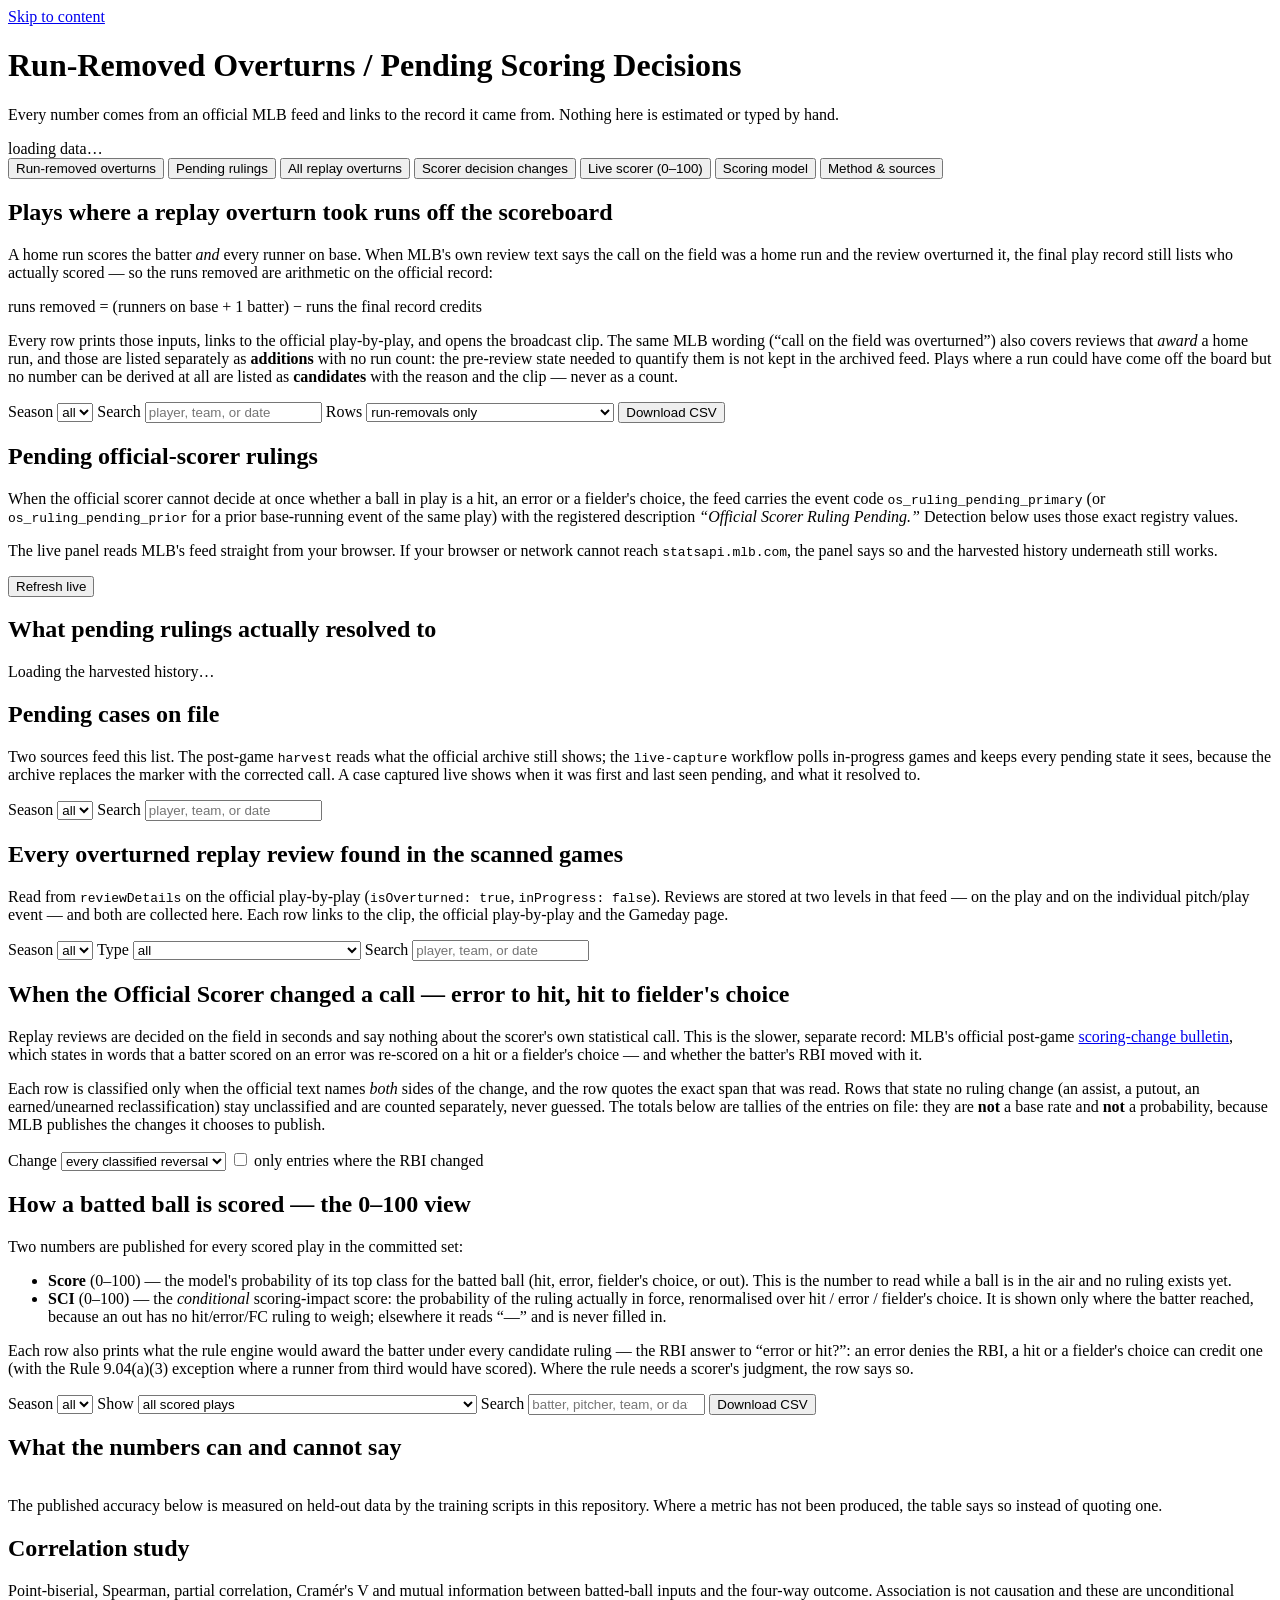
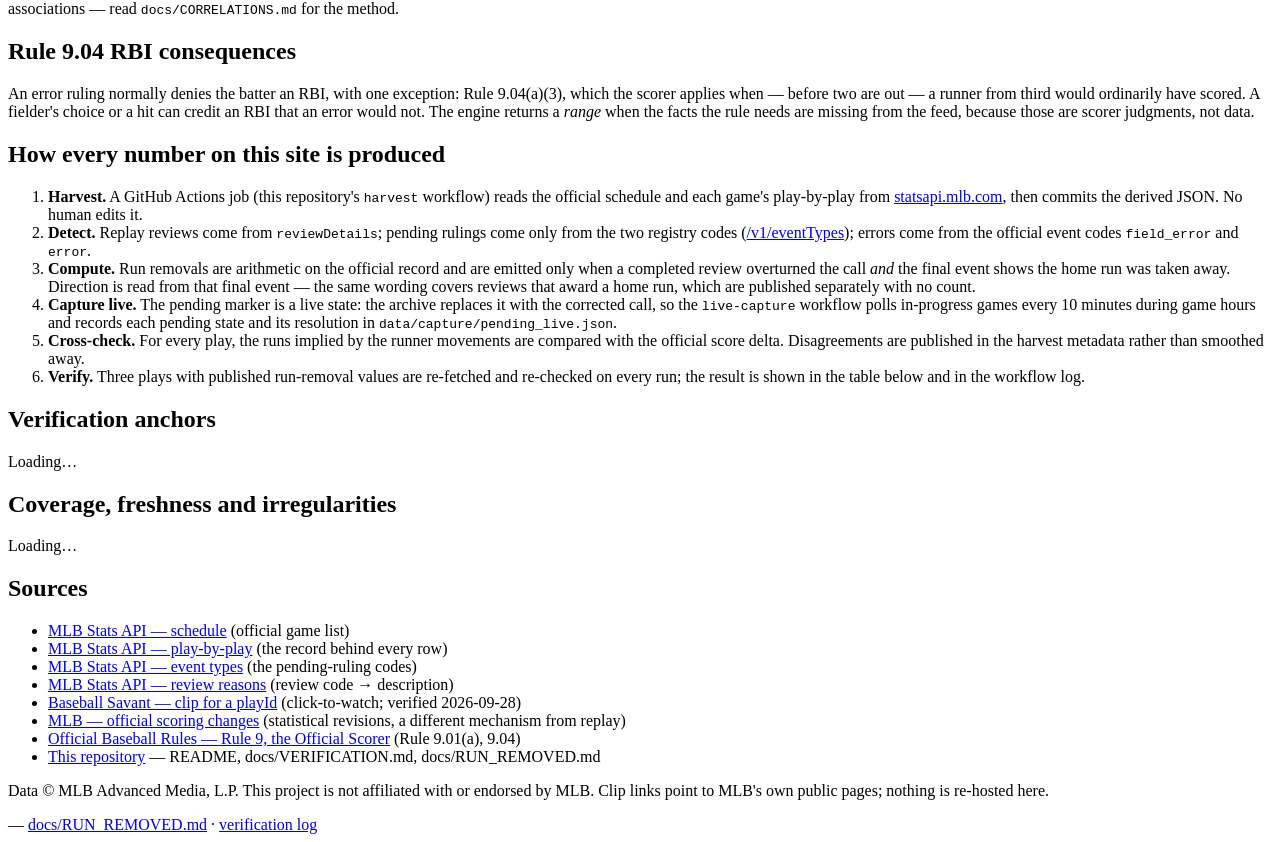
==== index.html @ aa23dc5a "Add files via upload" ====
<!DOCTYPE html>
<html lang="en">
<head>
<meta charset="utf-8" />
<meta name="viewport" content="width=device-width, initial-scale=1" />
<title>MLB Run-Removed Overturns &amp; Pending Scoring Decisions — verified from official feeds</title>
<meta name="description" content="Every replay overturn that removed a run from the score, with click-to-watch video, plus live pending official-scorer rulings — built from the official MLB Stats API with every number traceable to a source link." />
<link rel="stylesheet" href="assets/css/style.css" />
</head>
<body>
<a class="skip" href="#main">Skip to content</a>

<header class="top">
  <div class="wrap top-inner">
    <div class="brand">
      <span class="dot" aria-hidden="true"></span>
      <div>
        <h1>Run-Removed Overturns <span class="slash">/</span> Pending Scoring Decisions</h1>
        <p class="tag">Every number comes from an official MLB feed and links to the record it came from. Nothing here is estimated or typed by hand.</p>
      </div>
    </div>
    <div class="status" id="status" role="status" aria-live="polite">loading data…</div>
  </div>
</header>

<nav class="tabs wrap" role="tablist" aria-label="Sections">
  <button class="tab is-active" data-view="run-removed" role="tab" aria-selected="true">Run-removed overturns</button>
  <button class="tab" data-view="pending" role="tab" aria-selected="false">Pending rulings</button>
  <button class="tab" data-view="reviews" role="tab" aria-selected="false">All replay overturns</button>
  <button class="tab" data-view="decisions" role="tab" aria-selected="false">Scorer decision changes</button>
  <button class="tab" data-view="scorer" role="tab" aria-selected="false">Live scorer (0–100)</button>
  <button class="tab" data-view="model" role="tab" aria-selected="false">Scoring model</button>
  <button class="tab" data-view="method" role="tab" aria-selected="false">Method &amp; sources</button>
</nav>

<main id="main" class="wrap">

  <!-- ============================ RUN-REMOVED ============================ -->
  <section id="view-run-removed" class="view is-active" role="tabpanel" aria-labelledby="run-removed-tab">
    <div class="card intro">
      <h2>Plays where a replay overturn took runs off the scoreboard</h2>
      <p>
        A home run scores the batter <em>and</em> every runner on base. When MLB's own review
        text says the call on the field was a home run and the review overturned it, the final
        play record still lists who actually scored — so the runs removed are arithmetic on the
        official record:
      </p>
      <p class="formula">runs removed = (runners on base + 1 batter) − runs the final record credits</p>
      <p class="muted">
        Every row prints those inputs, links to the official play-by-play, and opens the broadcast
        clip. The same MLB wording (“call on the field was overturned”) also covers reviews that
        <em>award</em> a home run, and those are listed separately as <strong>additions</strong> with
        no run count: the pre-review state needed to quantify them is not kept in the archived feed.
        Plays where a run could have come off the board but no number can be derived at all are
        listed as <strong>candidates</strong> with the reason and the clip — never as a count.
      </p>
      <div class="summary" id="rr-summary"></div>
    </div>

    <div class="controls card">
      <label>Season
        <select id="rr-season"><option value="">all</option></select>
      </label>
      <label>Search
        <input type="search" id="rr-search" placeholder="player, team, or date" />
      </label>
      <label>Rows
        <select id="rr-rows">
          <option value="run_removals">run-removals only</option>
          <option value="all">run-removals + additions + candidates</option>
        </select>
      </label>
      <button class="btn" id="rr-csv">Download CSV</button>
      <span class="notice" id="rr-notice"></span>
    </div>

    <div id="rr-list" class="cards"></div>
  </section>

  <!-- ============================ PENDING ============================ -->
  <section id="view-pending" class="view" role="tabpanel" aria-labelledby="pending-tab">
    <div class="card intro">
      <h2>Pending official-scorer rulings</h2>
      <p>
        When the official scorer cannot decide at once whether a ball in play is a hit, an error
        or a fielder's choice, the feed carries the event code
        <code>os_ruling_pending_primary</code> (or <code>os_ruling_pending_prior</code> for a prior
        base-running event of the same play) with the registered description
        <em>“Official Scorer Ruling Pending.”</em> Detection below uses those exact registry values.
      </p>
      <p class="muted">
        The live panel reads MLB's feed straight from your browser. If your browser or network
        cannot reach <code>statsapi.mlb.com</code>, the panel says so and the harvested history
        underneath still works.
      </p>
      <div class="controls">
        <button class="btn primary" id="pend-refresh">Refresh live</button>
        <span class="notice" id="pend-notice"></span>
      </div>
      <div id="pend-live" class="cards"></div>
    </div>

    <div class="card">
      <h2>What pending rulings actually resolved to</h2>
      <p class="muted" id="pend-model-summary">Loading the harvested history…</p>
      <div id="pend-dist" class="dist"></div>
      <p class="foot" id="pend-model-foot"></p>
    </div>

    <div class="card">
      <h2>Pending cases on file</h2>
      <p class="muted">
        Two sources feed this list. The post-game <code>harvest</code> reads what the official
        archive still shows; the <code>live-capture</code> workflow polls in-progress games and keeps
        every pending state it sees, because the archive replaces the marker with the corrected call.
        A case captured live shows when it was first and last seen pending, and what it resolved to.
      </p>
      <div class="controls">
        <label>Season <select id="pend-season"><option value="">all</option></select></label>
        <label>Search <input type="search" id="pend-search" placeholder="player, team, or date" /></label>
        <span class="notice" id="pend-list-notice"></span>
      </div>
      <div id="pend-list" class="cards"></div>
    </div>
  </section>

  <!-- ============================ REVIEWS ============================ -->
  <section id="view-reviews" class="view" role="tabpanel" aria-labelledby="reviews-tab">
    <div class="card intro">
      <h2>Every overturned replay review found in the scanned games</h2>
      <p class="muted">
        Read from <code>reviewDetails</code> on the official play-by-play
        (<code>isOverturned: true</code>, <code>inProgress: false</code>). Reviews are stored at two
        levels in that feed — on the play and on the individual pitch/play event — and both are
        collected here. Each row links to the clip, the official play-by-play and the Gameday page.
      </p>
      <div class="controls">
        <label>Season <select id="rv-season"><option value="">all</option></select></label>
        <label>Type
          <select id="rv-type">
            <option value="">all</option>
            <option value="NH">NH — boundary / home-run review</option>
            <option value="MA">MA — manager challenge</option>
            <option value="MF">MF — close play at 1st</option>
            <option value="MJ">MJ — pitch result (ABS)</option>
          </select>
        </label>
        <label>Search <input type="search" id="rv-search" placeholder="player, team, or date" /></label>
        <span class="notice" id="rv-notice"></span>
      </div>
      <div class="summary" id="rv-summary"></div>
    </div>
    <div id="rv-list" class="cards"></div>
  </section>

  <!-- ============================ DECISION CHANGES ============================ -->
  <section id="view-decisions" class="view" role="tabpanel" aria-labelledby="decisions-tab">
    <div class="card intro">
      <h2>When the Official Scorer changed a call — error to hit, hit to fielder's choice</h2>
      <p class="muted">
        Replay reviews are decided on the field in seconds and say nothing about the scorer's own
        statistical call. This is the slower, separate record: MLB's official post-game
        <a href="https://www.mlb.com/official-information/scoring-changes" target="_blank" rel="noopener">scoring-change bulletin</a>,
        which states in words that a batter scored on an error was re-scored on a hit or a
        fielder's choice — and whether the batter's RBI moved with it.
      </p>
      <p class="muted">
        Each row is classified only when the official text names <em>both</em> sides of the
        change, and the row quotes the exact span that was read. Rows that state no ruling change
        (an assist, a putout, an earned/unearned reclassification) stay unclassified and are
        counted separately, never guessed. The totals below are tallies of the entries on file:
        they are <strong>not</strong> a base rate and <strong>not</strong> a probability, because
        MLB publishes the changes it chooses to publish.
      </p>
      <div class="controls">
        <label>Change
          <select id="dc-transition">
            <option value="">every classified reversal</option>
            <option value="error-&gt;hit">error → hit</option>
            <option value="error-&gt;fielders_choice">error → fielder's choice</option>
            <option value="hit-&gt;error">hit → error</option>
            <option value="hit-&gt;fielders_choice">hit → fielder's choice</option>
            <option value="fielders_choice-&gt;hit">fielder's choice → hit</option>
          </select>
        </label>
        <label><input type="checkbox" id="dc-rbi" /> only entries where the RBI changed</label>
        <span class="notice" id="dc-notice"></span>
      </div>
      <div class="summary" id="dc-summary"></div>
    </div>
    <div id="dc-list" class="cards"></div>
  </section>

  <!-- ============================ LIVE SCORER ============================ -->
  <section id="view-scorer" class="view" role="tabpanel" aria-labelledby="scorer-tab">    <div class="card intro">
      <h2>How a batted ball is scored — the 0–100 view</h2>
      <p>
        Two numbers are published for every scored play in the committed set:
      </p>
      <ul class="sources">
        <li><strong>Score</strong> (0–100) — the model's probability of its top class for the
          batted ball (hit, error, fielder's choice, or out). This is the number to read while a
          ball is in the air and no ruling exists yet.</li>
        <li><strong>SCI</strong> (0–100) — the <em>conditional</em> scoring-impact score: the
          probability of the ruling actually in force, renormalised over hit / error / fielder's
          choice. It is shown only where the batter reached, because an out has no hit/error/FC
          ruling to weigh; elsewhere it reads “—” and is never filled in.</li>
      </ul>
      <p class="muted">
        Each row also prints what the rule engine would award the batter under every candidate
        ruling — the RBI answer to “error or hit?”: an error denies the RBI, a hit or a
        fielder's choice can credit one (with the Rule 9.04(a)(3) exception where a runner from
        third would have scored). Where the rule needs a scorer's judgment, the row says so.
      </p>
      <p class="foot" id="sc-caveat"></p>
      <div class="summary" id="sc-summary"></div>
    </div>

    <div class="controls card">
      <label>Season <select id="sc-season"><option value="">all</option></select></label>
      <label>Show
        <select id="sc-state">
          <option value="">all scored plays</option>
          <option value="reached">only plays where the batter reached (SCI exists)</option>
          <option value="disagree">only where the model disagreed with the official ruling</option>
          <option value="low">only SCI below 50</option>
        </select>
      </label>
      <label>Search <input type="search" id="sc-search" placeholder="batter, pitcher, team, or date" /></label>
      <button class="btn" id="sc-csv">Download CSV</button>
      <span class="notice" id="sc-notice"></span>
    </div>

    <div id="sc-list" class="cards"></div>
  </section>

  <!-- ============================ MODEL ============================ -->
  <section id="view-model" class="view" role="tabpanel" aria-labelledby="model-tab">
    <div class="card">
      <h2>What the numbers can and cannot say</h2>
      <table class="kv" id="model-card"></table>
      <p class="foot">
        The published accuracy below is measured on held-out data by the training scripts in this
        repository. Where a metric has not been produced, the table says so instead of quoting one.
      </p>
    </div>
    <div class="card">
      <h2>Correlation study</h2>
      <p class="muted">
        Point-biserial, Spearman, partial correlation, Cramér's V and mutual information between
        batted-ball inputs and the four-way outcome. Association is not causation and these are
        unconditional associations — read <code>docs/CORRELATIONS.md</code> for the method.
      </p>
      <div id="corr-table"></div>
    </div>
    <div class="card">
      <h2>Rule 9.04 RBI consequences</h2>
      <p class="muted">
        An error ruling normally denies the batter an RBI, with one exception: Rule 9.04(a)(3),
        which the scorer applies when — before two are out — a runner from third would ordinarily
        have scored. A fielder's choice or a hit can credit an RBI that an error would not. The
        engine returns a <em>range</em> when the facts the rule needs are missing from the feed,
        because those are scorer judgments, not data.
      </p>
      <div id="rbi-note"></div>
    </div>
  </section>

  <!-- ============================ METHOD ============================ -->
  <section id="view-method" class="view" role="tabpanel" aria-labelledby="method-tab">
    <div class="card">
      <h2>How every number on this site is produced</h2>
      <ol class="method">
        <li><strong>Harvest.</strong> A GitHub Actions job (this repository's <code>harvest</code>
          workflow) reads the official schedule and each game's play-by-play from
          <a href="https://statsapi.mlb.com/api/v1/schedule">statsapi.mlb.com</a>, then commits the
          derived JSON. No human edits it.</li>
        <li><strong>Detect.</strong> Replay reviews come from <code>reviewDetails</code>; pending
          rulings come only from the two registry codes
          (<a href="https://statsapi.mlb.com/api/v1/eventTypes">/v1/eventTypes</a>); errors come from
          the official event codes <code>field_error</code> and <code>error</code>.</li>
        <li><strong>Compute.</strong> Run removals are arithmetic on the official record and are
          emitted only when a completed review overturned the call <em>and</em> the final event shows
          the home run was taken away. Direction is read from that final event — the same wording
          covers reviews that award a home run, which are published separately with no count.</li>
        <li><strong>Capture live.</strong> The pending marker is a live state: the archive replaces it
          with the corrected call, so the <code>live-capture</code> workflow polls in-progress games
          every 10 minutes during game hours and records each pending state and its resolution in
          <code>data/capture/pending_live.json</code>.</li>
        <li><strong>Cross-check.</strong> For every play, the runs implied by the runner movements
          are compared with the official score delta. Disagreements are published in the harvest
          metadata rather than smoothed away.</li>
        <li><strong>Verify.</strong> Three plays with published run-removal values are re-fetched and
          re-checked on every run; the result is shown in the table below and in the workflow log.</li>
      </ol>
    </div>
    <div class="card">
      <h2>Verification anchors</h2>
      <div id="anchor-table" class="muted">Loading…</div>
    </div>
    <div class="card">
      <h2>Coverage, freshness and irregularities</h2>
      <div id="meta-table" class="muted">Loading…</div>
    </div>
    <div class="card">
      <h2>Sources</h2>
      <ul class="sources">
        <li><a href="https://statsapi.mlb.com/api/v1/schedule">MLB Stats API — schedule</a> (official game list)</li>
        <li><a href="https://statsapi.mlb.com/api/v1/game/778307/playByPlay">MLB Stats API — play-by-play</a> (the record behind every row)</li>
        <li><a href="https://statsapi.mlb.com/api/v1/eventTypes">MLB Stats API — event types</a> (the pending-ruling codes)</li>
        <li><a href="https://statsapi.mlb.com/api/v1/reviewReasons">MLB Stats API — review reasons</a> (review code → description)</li>
        <li><a href="https://baseballsavant.mlb.com/sporty-videos?playId=4ff0b9e8-374a-34e0-9adc-f5c198e858b3">Baseball Savant — clip for a playId</a> (click-to-watch; verified 2026-09-28)</li>
        <li><a href="https://www.mlb.com/official-information/scoring-changes">MLB — official scoring changes</a> (statistical revisions, a different mechanism from replay)</li>
        <li><a href="https://mktg.mlbstatic.com/mlb/official-information/2026-official-baseball-rules.pdf">Official Baseball Rules — Rule 9, the Official Scorer</a> (Rule 9.01(a), 9.04)</li>
        <li><a href="https://github.com/buffedlizard55-lab/LiveScoringErrors-Pending">This repository</a> — README, docs/VERIFICATION.md, docs/RUN_REMOVED.md</li>
      </ul>
      <p class="foot">
        Data © MLB Advanced Media, L.P. This project is not affiliated with or endorsed by MLB.
        Clip links point to MLB's own public pages; nothing is re-hosted here.
      </p>
    </div>
  </section>
</main>

<footer class="wrap foot-bar">
  <span id="footer-meta">—</span>
  <span><a href="https://github.com/buffedlizard55-lab/LiveScoringErrors-Pending/blob/main/docs/RUN_REMOVED.md">docs/RUN_REMOVED.md</a> · <a href="https://github.com/buffedlizard55-lab/LiveScoringErrors-Pending/blob/main/docs/VERIFICATION.md">verification log</a></span>
</footer>

<script src="assets/js/api.js"></script>
<script src="assets/js/render.js"></script>
<script src="assets/js/run-removed.js"></script>
<script src="assets/js/pending.js"></script>
<script src="assets/js/reviews.js"></script>
<script src="assets/js/decision-changes.js"></script>
<script src="assets/js/scorer.js"></script>
<script src="assets/js/model.js"></script>
<script src="assets/js/app.js"></script>
</body>
</html>
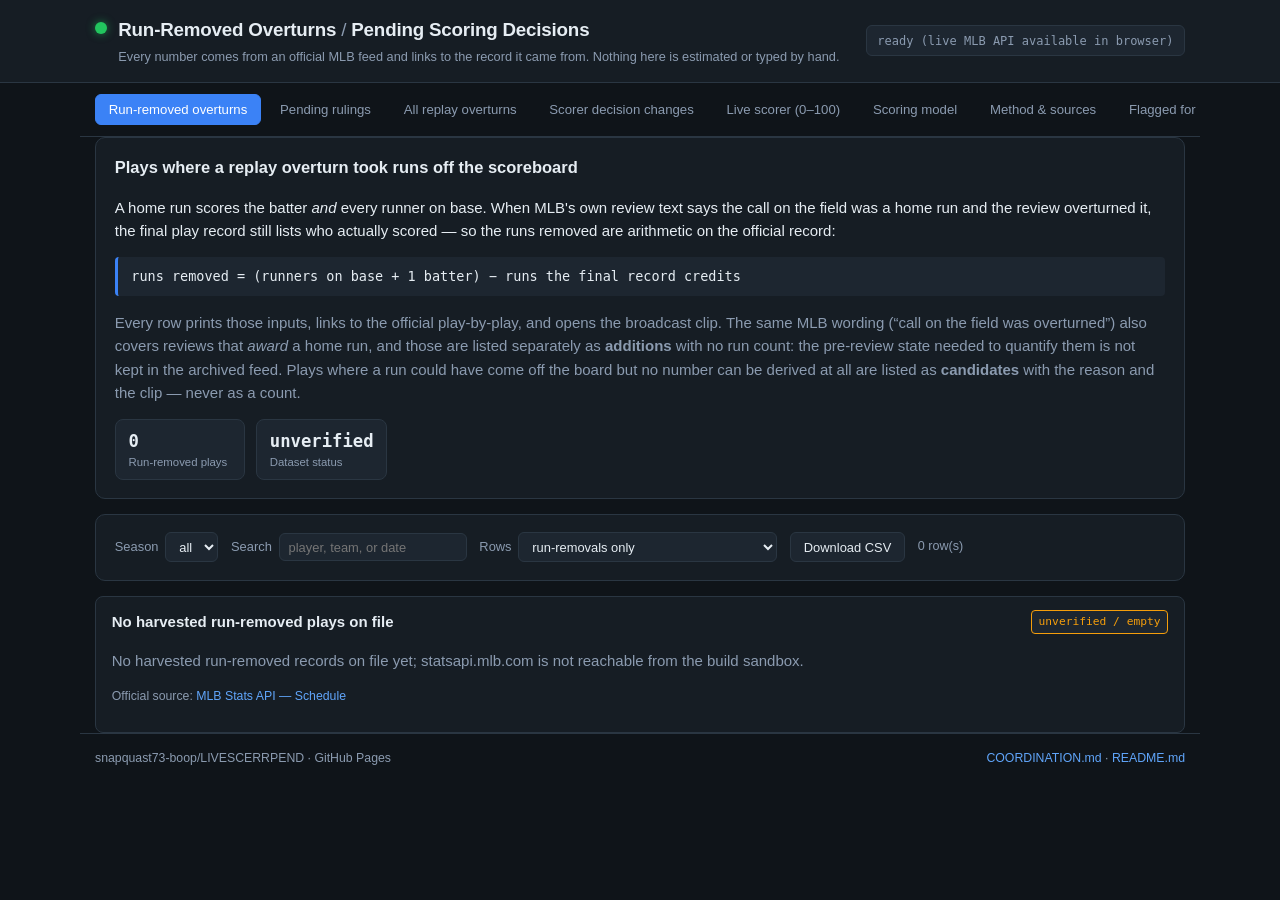
==== commit be0aa3bc: "Restore GitHub Pages assets, JS modules, data placeholders, and Flagged for Review Co-authored-by: a" ====
--- a/index.html
+++ b/index.html
@@ -31,6 +31,7 @@
   <button class="tab" data-view="scorer" role="tab" aria-selected="false">Live scorer (0–100)</button>
   <button class="tab" data-view="model" role="tab" aria-selected="false">Scoring model</button>
   <button class="tab" data-view="method" role="tab" aria-selected="false">Method &amp; sources</button>
+  <button class="tab" data-view="flagged" role="tab" aria-selected="false">Flagged for Review</button>
 </nav>
 
 <main id="main" class="wrap">
@@ -312,7 +313,7 @@
         <li><a href="https://baseballsavant.mlb.com/sporty-videos?playId=4ff0b9e8-374a-34e0-9adc-f5c198e858b3">Baseball Savant — clip for a playId</a> (click-to-watch; verified 2026-09-28)</li>
         <li><a href="https://www.mlb.com/official-information/scoring-changes">MLB — official scoring changes</a> (statistical revisions, a different mechanism from replay)</li>
         <li><a href="https://mktg.mlbstatic.com/mlb/official-information/2026-official-baseball-rules.pdf">Official Baseball Rules — Rule 9, the Official Scorer</a> (Rule 9.01(a), 9.04)</li>
-        <li><a href="https://github.com/buffedlizard55-lab/LiveScoringErrors-Pending">This repository</a> — README, docs/VERIFICATION.md, docs/RUN_REMOVED.md</li>
+        <li><a href="https://github.com/snapquast73-boop/LIVESCERRPEND">This repository (snapquast73-boop/LIVESCERRPEND)</a> — README.md, COORDINATION.md</li>
       </ul>
       <p class="foot">
         Data © MLB Advanced Media, L.P. This project is not affiliated with or endorsed by MLB.
@@ -320,11 +321,24 @@
       </p>
     </div>
   </section>
+
+  <!-- ============================ FLAGGED FOR REVIEW ============================ -->
+  <section id="view-flagged" class="view" role="tabpanel" aria-labelledby="flagged-tab">
+    <div class="card intro">
+      <h2>Flagged for Review</h2>
+      <p class="muted">
+        Items below could not be verified from an official source in the build environment or had
+        missing upstream files. Nothing has been inferred or filled in; each item includes its
+        official source link for manual review.
+      </p>
+    </div>
+    <div id="flagged-list" class="cards"></div>
+  </section>
 </main>
 
 <footer class="wrap foot-bar">
   <span id="footer-meta">—</span>
-  <span><a href="https://github.com/buffedlizard55-lab/LiveScoringErrors-Pending/blob/main/docs/RUN_REMOVED.md">docs/RUN_REMOVED.md</a> · <a href="https://github.com/buffedlizard55-lab/LiveScoringErrors-Pending/blob/main/docs/VERIFICATION.md">verification log</a></span>
+  <span><a href="https://github.com/snapquast73-boop/LIVESCERRPEND/blob/main/COORDINATION.md">COORDINATION.md</a> · <a href="https://github.com/snapquast73-boop/LIVESCERRPEND/blob/main/README.md">README.md</a></span>
 </footer>
 
 <script src="assets/js/api.js"></script>
--- a/assets/css/style.css
+++ b/assets/css/style.css
@@ -0,0 +1,375 @@
+:root {
+  --bg: #0f1419;
+  --surface: #161d24;
+  --surface-2: #1d2630;
+  --border: #2a3642;
+  --text: #e6edf3;
+  --muted: #8b9bb0;
+  --accent: #3b82f6;
+  --accent-hover: #2563eb;
+  --green: #22c55e;
+  --amber: #f59e0b;
+  --red: #ef4444;
+  --mono: ui-monospace, SFMono-Regular, Menlo, Monaco, Consolas, monospace;
+  --sans: -apple-system, BlinkMacSystemFont, "Segoe UI", Roboto, Helvetica, Arial, sans-serif;
+}
+
+* {
+  box-sizing: border-box;
+}
+
+html, body {
+  margin: 0;
+  padding: 0;
+  background: var(--bg);
+  color: var(--text);
+  font-family: var(--sans);
+  font-size: 15px;
+  line-height: 1.55;
+}
+
+a {
+  color: #60a5fa;
+  text-decoration: none;
+}
+
+a:hover {
+  text-decoration: underline;
+}
+
+code {
+  font-family: var(--mono);
+  font-size: 0.88em;
+  background: var(--surface-2);
+  padding: 0.12em 0.38em;
+  border-radius: 4px;
+  border: 1px solid var(--border);
+}
+
+.skip {
+  position: absolute;
+  left: -9999px;
+}
+
+.skip:focus {
+  position: static;
+  display: inline-block;
+  padding: 0.5rem 1rem;
+  background: var(--accent);
+  color: #fff;
+}
+
+.wrap {
+  max-width: 1120px;
+  margin: 0 auto;
+  padding: 0 1rem;
+}
+
+.top {
+  background: var(--surface);
+  border-bottom: 1px solid var(--border);
+  padding: 1rem 0;
+}
+
+.top-inner {
+  display: flex;
+  align-items: center;
+  justify-content: space-between;
+  gap: 1rem;
+  flex-wrap: wrap;
+}
+
+.brand {
+  display: flex;
+  align-items: flex-start;
+  gap: 0.75rem;
+}
+
+.dot {
+  width: 12px;
+  height: 12px;
+  border-radius: 50%;
+  background: var(--green);
+  margin-top: 0.45rem;
+  flex-shrink: 0;
+  box-shadow: 0 0 8px rgba(34, 197, 94, 0.6);
+}
+
+.brand h1 {
+  margin: 0;
+  font-size: 1.25rem;
+  font-weight: 700;
+  letter-spacing: -0.01em;
+}
+
+.slash {
+  color: var(--muted);
+  font-weight: 400;
+}
+
+.tag {
+  margin: 0.2rem 0 0;
+  font-size: 0.85rem;
+  color: var(--muted);
+}
+
+.status {
+  font-family: var(--mono);
+  font-size: 0.8rem;
+  color: var(--muted);
+  background: var(--surface-2);
+  border: 1px solid var(--border);
+  padding: 0.35rem 0.7rem;
+  border-radius: 6px;
+}
+
+.tabs {
+  display: flex;
+  gap: 0.35rem;
+  padding-top: 0.75rem;
+  padding-bottom: 0.75rem;
+  overflow-x: auto;
+  border-bottom: 1px solid var(--border);
+}
+
+.tab {
+  background: transparent;
+  color: var(--muted);
+  border: 1px solid transparent;
+  border-radius: 6px;
+  padding: 0.45rem 0.85rem;
+  font-size: 0.88rem;
+  font-weight: 500;
+  cursor: pointer;
+  white-space: nowrap;
+  transition: background 0.15s, color 0.15s, border-color 0.15s;
+}
+
+.tab:hover {
+  color: var(--text);
+  background: var(--surface);
+}
+
+.tab.is-active {
+  color: #fff;
+  background: var(--accent);
+  border-color: var(--accent);
+}
+
+main {
+  padding-top: 1.25rem;
+  padding-bottom: 2.5rem;
+}
+
+.view {
+  display: none;
+}
+
+.view.is-active {
+  display: block;
+}
+
+.card {
+  background: var(--surface);
+  border: 1px solid var(--border);
+  border-radius: 10px;
+  padding: 1.15rem 1.25rem;
+  margin-bottom: 1rem;
+}
+
+.card h2 {
+  margin: 0 0 0.6rem;
+  font-size: 1.1rem;
+}
+
+.card h3 {
+  margin: 0 0 0.4rem;
+  font-size: 0.98rem;
+}
+
+.formula {
+  font-family: var(--mono);
+  font-size: 0.9rem;
+  background: var(--surface-2);
+  border-left: 3px solid var(--accent);
+  padding: 0.6rem 0.9rem;
+  border-radius: 4px;
+  margin: 0.75rem 0;
+}
+
+.muted {
+  color: var(--muted);
+}
+
+.foot {
+  font-size: 0.82rem;
+  color: var(--muted);
+  margin-top: 0.75rem;
+}
+
+.controls {
+  display: flex;
+  flex-wrap: wrap;
+  align-items: center;
+  gap: 0.85rem;
+}
+
+.controls label {
+  display: flex;
+  align-items: center;
+  gap: 0.45rem;
+  font-size: 0.86rem;
+  color: var(--muted);
+}
+
+.controls select,
+.controls input[type="search"] {
+  background: var(--surface-2);
+  color: var(--text);
+  border: 1px solid var(--border);
+  border-radius: 6px;
+  padding: 0.38rem 0.6rem;
+  font-size: 0.86rem;
+}
+
+.btn {
+  background: var(--surface-2);
+  color: var(--text);
+  border: 1px solid var(--border);
+  border-radius: 6px;
+  padding: 0.42rem 0.85rem;
+  font-size: 0.86rem;
+  font-weight: 500;
+  cursor: pointer;
+}
+
+.btn:hover {
+  border-color: var(--muted);
+}
+
+.btn.primary {
+  background: var(--accent);
+  border-color: var(--accent);
+  color: #fff;
+}
+
+.btn.primary:hover {
+  background: var(--accent-hover);
+}
+
+.notice {
+  font-size: 0.84rem;
+  color: var(--muted);
+}
+
+.summary {
+  display: flex;
+  flex-wrap: wrap;
+  gap: 0.75rem;
+  margin-top: 0.85rem;
+}
+
+.stat {
+  background: var(--surface-2);
+  border: 1px solid var(--border);
+  border-radius: 8px;
+  padding: 0.5rem 0.85rem;
+  min-width: 130px;
+}
+
+.stat-val {
+  font-family: var(--mono);
+  font-size: 1.15rem;
+  font-weight: 700;
+}
+
+.stat-lbl {
+  font-size: 0.76rem;
+  color: var(--muted);
+}
+
+.cards {
+  display: grid;
+  grid-template-columns: 1fr;
+  gap: 0.75rem;
+}
+
+.row-card {
+  background: var(--surface);
+  border: 1px solid var(--border);
+  border-radius: 8px;
+  padding: 0.9rem 1.05rem;
+}
+
+.row-head {
+  display: flex;
+  justify-content: space-between;
+  align-items: flex-start;
+  gap: 0.75rem;
+  flex-wrap: wrap;
+  margin-bottom: 0.4rem;
+}
+
+.badge {
+  display: inline-block;
+  font-family: var(--mono);
+  font-size: 0.75rem;
+  padding: 0.15rem 0.45rem;
+  border-radius: 4px;
+  border: 1px solid var(--border);
+  background: var(--surface-2);
+}
+
+.badge.warn {
+  border-color: var(--amber);
+  color: var(--amber);
+}
+
+.badge.ok {
+  border-color: var(--green);
+  color: var(--green);
+}
+
+.badge.err {
+  border-color: var(--red);
+  color: var(--red);
+}
+
+.kv {
+  width: 100%;
+  border-collapse: collapse;
+  font-size: 0.88rem;
+}
+
+.kv th,
+.kv td {
+  text-align: left;
+  padding: 0.5rem 0.65rem;
+  border-bottom: 1px solid var(--border);
+}
+
+.kv th {
+  color: var(--muted);
+  font-weight: 500;
+}
+
+.sources,
+.method {
+  padding-left: 1.25rem;
+}
+
+.sources li,
+.method li {
+  margin-bottom: 0.4rem;
+}
+
+.foot-bar {
+  border-top: 1px solid var(--border);
+  padding: 1rem 1rem 2rem;
+  display: flex;
+  justify-content: space-between;
+  flex-wrap: wrap;
+  gap: 0.75rem;
+  font-size: 0.82rem;
+  color: var(--muted);
+}
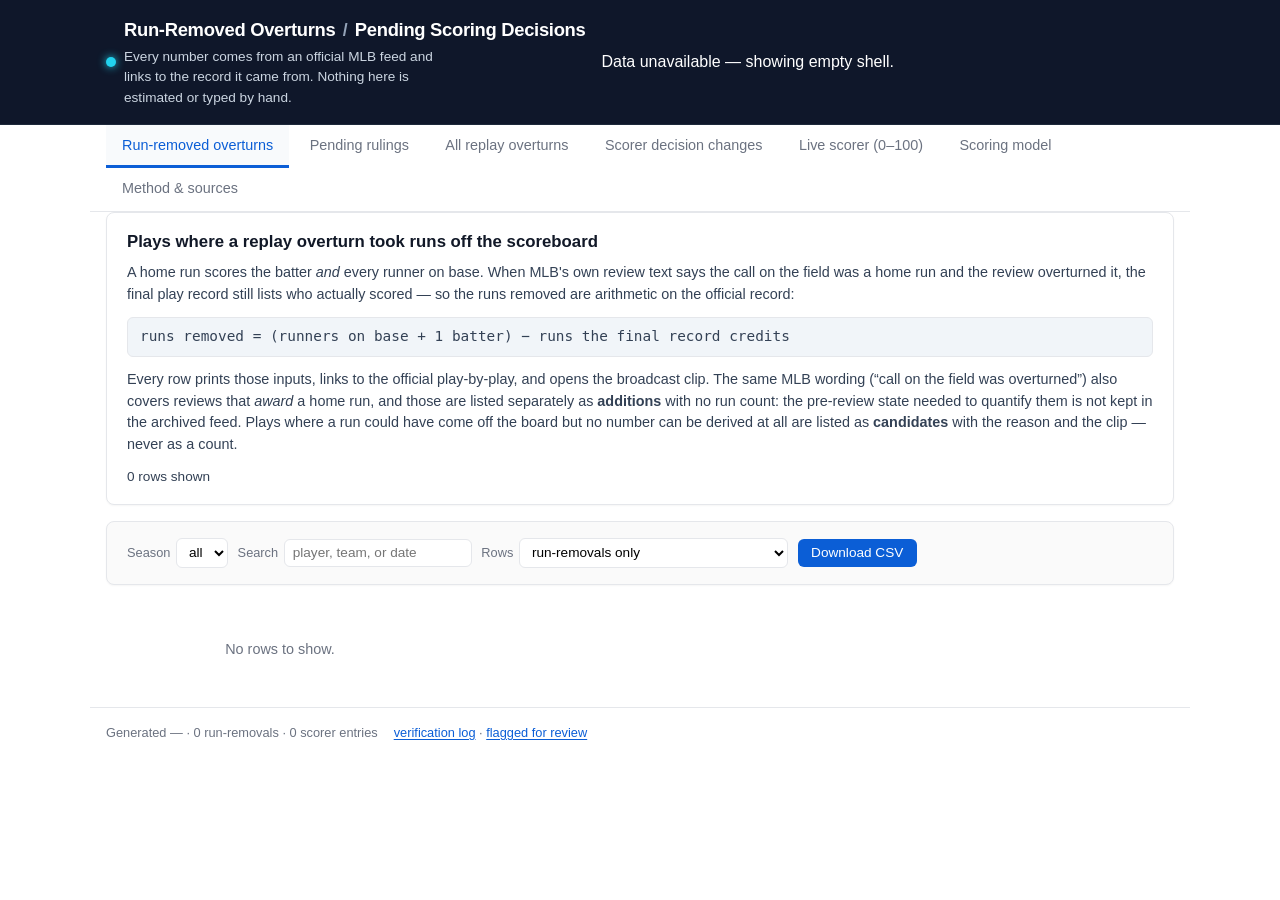
==== commit 70254a38: "Integrate verified site engine onto main (PR #2) Rebased onto origin/main after PR #1 (arena-b3fde79" ====
--- a/index.html
+++ b/index.html
@@ -31,7 +31,6 @@
   <button class="tab" data-view="scorer" role="tab" aria-selected="false">Live scorer (0–100)</button>
   <button class="tab" data-view="model" role="tab" aria-selected="false">Scoring model</button>
   <button class="tab" data-view="method" role="tab" aria-selected="false">Method &amp; sources</button>
-  <button class="tab" data-view="flagged" role="tab" aria-selected="false">Flagged for Review</button>
 </nav>
 
 <main id="main" class="wrap">
@@ -313,7 +312,7 @@
         <li><a href="https://baseballsavant.mlb.com/sporty-videos?playId=4ff0b9e8-374a-34e0-9adc-f5c198e858b3">Baseball Savant — clip for a playId</a> (click-to-watch; verified 2026-09-28)</li>
         <li><a href="https://www.mlb.com/official-information/scoring-changes">MLB — official scoring changes</a> (statistical revisions, a different mechanism from replay)</li>
         <li><a href="https://mktg.mlbstatic.com/mlb/official-information/2026-official-baseball-rules.pdf">Official Baseball Rules — Rule 9, the Official Scorer</a> (Rule 9.01(a), 9.04)</li>
-        <li><a href="https://github.com/snapquast73-boop/LIVESCERRPEND">This repository (snapquast73-boop/LIVESCERRPEND)</a> — README.md, COORDINATION.md</li>
+        <li><a href="https://github.com/snapquast73-boop/LIVESCERRPEND">This repository</a> — README, docs/VERIFICATION.md, docs/FLAGGED.md</li>
       </ul>
       <p class="foot">
         Data © MLB Advanced Media, L.P. This project is not affiliated with or endorsed by MLB.
@@ -321,24 +320,11 @@
       </p>
     </div>
   </section>
-
-  <!-- ============================ FLAGGED FOR REVIEW ============================ -->
-  <section id="view-flagged" class="view" role="tabpanel" aria-labelledby="flagged-tab">
-    <div class="card intro">
-      <h2>Flagged for Review</h2>
-      <p class="muted">
-        Items below could not be verified from an official source in the build environment or had
-        missing upstream files. Nothing has been inferred or filled in; each item includes its
-        official source link for manual review.
-      </p>
-    </div>
-    <div id="flagged-list" class="cards"></div>
-  </section>
 </main>
 
 <footer class="wrap foot-bar">
   <span id="footer-meta">—</span>
-  <span><a href="https://github.com/snapquast73-boop/LIVESCERRPEND/blob/main/COORDINATION.md">COORDINATION.md</a> · <a href="https://github.com/snapquast73-boop/LIVESCERRPEND/blob/main/README.md">README.md</a></span>
+  <span><a href="https://github.com/snapquast73-boop/LIVESCERRPEND/blob/main/docs/VERIFICATION.md">verification log</a> · <a href="https://github.com/snapquast73-boop/LIVESCERRPEND/blob/main/docs/FLAGGED.md">flagged for review</a></span>
 </footer>
 
 <script src="assets/js/api.js"></script>
--- a/assets/css/style.css
+++ b/assets/css/style.css
@@ -1,375 +1,155 @@
+/* LiveScoringErrors-Pending — GitHub Pages site */
+/* Clean, clean, user-friendly, mobile-responsive. No build step, no framework. */
+
 :root {
-  --bg: #0f1419;
-  --surface: #161d24;
-  --surface-2: #1d2630;
-  --border: #2a3642;
-  --text: #e6edf3;
-  --muted: #8b9bb0;
-  --accent: #3b82f6;
-  --accent-hover: #2563eb;
-  --green: #22c55e;
-  --amber: #f59e0b;
-  --red: #ef4444;
-  --mono: ui-monospace, SFMono-Regular, Menlo, Monaco, Consolas, monospace;
-  --sans: -apple-system, BlinkMacSystemFont, "Segoe UI", Roboto, Helvetica, Arial, sans-serif;
+  --ink: #111827;
+  --muted: #6b7280;
+  --line: #e5e7eb;
+  --bg: #ffffff;
+  --card: #fafafa;
+  --accent: #0b5ed6;
+  --accent-hover: #084aa6;
+  --ok: #15803d;
+  --warn: #b45309;
+  --bad: #b91c1c;
+  --shadow: 0 1px 2px rgb(0 0 0 / 0.04);
+  --radius: 8px;
 }
 
-* {
-  box-sizing: border-box;
+* { box-sizing: border-box; }
+html { scroll-behavior: smooth; }
+
+body {
+  margin: 0;
+  font-family: -apple-system, BlinkMacSystemFont, "Segoe UI", Roboto, Helvetica, Arial, sans-serif;
+  color: var(--ink);
+  background: var(--bg);
+  line-height: 1.5;
 }
 
-html, body {
-  margin: 0;
-  padding: 0;
-  background: var(--bg);
-  color: var(--text);
-  font-family: var(--sans);
-  font-size: 15px;
-  line-height: 1.55;
-}
-
-a {
-  color: #60a5fa;
-  text-decoration: none;
-}
-
-a:hover {
-  text-decoration: underline;
-}
-
-code {
-  font-family: var(--mono);
-  font-size: 0.88em;
-  background: var(--surface-2);
-  padding: 0.12em 0.38em;
-  border-radius: 4px;
-  border: 1px solid var(--border);
-}
+a { color: var(--accent); text-decoration: underline; text-underline-offset: 2px; }
+a:focus-visible, button:focus-visible { outline: 3px solid var(--accent); outline-offset: 2px; }
 
 .skip {
-  position: absolute;
-  left: -9999px;
+  position: absolute; left: -9999px; top: auto; width: 1px; height: 1px;
+  overflow: hidden; z-index: 9999;
 }
+.skip:focus { position: static; width: auto; height: auto; padding: 0.5rem 1rem; }
 
-.skip:focus {
-  position: static;
-  display: inline-block;
-  padding: 0.5rem 1rem;
-  background: var(--accent);
+/* ---------- header ---------- */
+.top {
+  background: #0f172a;
   color: #fff;
+  padding: 1rem 0;
+  border-bottom: 1px solid #1e293b;
 }
+.top-inner { max-width: 1100px; margin: 0 auto; padding: 0 1rem; display: flex; gap: 1rem; align-items: center; flex-wrap: wrap; }
+.brand { display: flex; align-items: center; gap: 0.5rem; }
+.dot { width: 10px; height: 10px; border-radius: 50%; background: #22d3ee; box-shadow: 0 0 8px #22d3ee; }
+.brand h1 { margin: 0; font-size: 1.15rem; letter-spacing: -0.3px; }
+.brand .slash { color: #94a3b8; margin: 0 0.15em; font-size: 1.1rem; }
+.tag { margin: 0.2rem 0 0 0; font-size: 0.85rem; color: #cbd5e1; max-width: 42ch; }
+.status { margin-left: auto; font-size: 0.85rem; color: #94a3b8; min-width: 140px; text-align: right; }
 
-.wrap {
-  max-width: 1120px;
-  margin: 0 auto;
-  padding: 0 1rem;
+/* ---------- nav ---------- */
+.tabs { border-bottom: 1px solid var(--line); overflow-x: auto; }
+.tabs.wrap { max-width: 1100px; margin: 0 auto; padding: 0 1rem; }
+.tab {
+  background: transparent; border: none; border-bottom: 3px solid transparent;
+  color: var(--muted); padding: 0.75rem 1rem; cursor: pointer;
+  font-size: 0.9rem; font-weight: 500; white-space: nowrap;
 }
+.tab:hover { color: var(--ink); }
+.tab.is-active { color: var(--accent); border-bottom-color: var(--accent); background: #f8fafc; }
 
-.top {
-  background: var(--surface);
-  border-bottom: 1px solid var(--border);
-  padding: 1rem 0;
-}
-
-.top-inner {
-  display: flex;
-  align-items: center;
-  justify-content: space-between;
-  gap: 1rem;
-  flex-wrap: wrap;
-}
-
-.brand {
-  display: flex;
-  align-items: flex-start;
-  gap: 0.75rem;
-}
-
-.dot {
-  width: 12px;
-  height: 12px;
-  border-radius: 50%;
-  background: var(--green);
-  margin-top: 0.45rem;
-  flex-shrink: 0;
-  box-shadow: 0 0 8px rgba(34, 197, 94, 0.6);
-}
-
-.brand h1 {
-  margin: 0;
-  font-size: 1.25rem;
-  font-weight: 700;
-  letter-spacing: -0.01em;
-}
-
-.slash {
-  color: var(--muted);
-  font-weight: 400;
-}
-
-.tag {
-  margin: 0.2rem 0 0;
-  font-size: 0.85rem;
-  color: var(--muted);
-}
-
-.status {
-  font-family: var(--mono);
-  font-size: 0.8rem;
-  color: var(--muted);
-  background: var(--surface-2);
-  border: 1px solid var(--border);
-  padding: 0.35rem 0.7rem;
-  border-radius: 6px;
-}
-
-.tabs {
-  display: flex;
-  gap: 0.35rem;
-  padding-top: 0.75rem;
-  padding-bottom: 0.75rem;
-  overflow-x: auto;
-  border-bottom: 1px solid var(--border);
-}
-
-.tab {
-  background: transparent;
-  color: var(--muted);
-  border: 1px solid transparent;
-  border-radius: 6px;
-  padding: 0.45rem 0.85rem;
-  font-size: 0.88rem;
-  font-weight: 500;
-  cursor: pointer;
-  white-space: nowrap;
-  transition: background 0.15s, color 0.15s, border-color 0.15s;
-}
-
-.tab:hover {
-  color: var(--text);
-  background: var(--surface);
-}
-
-.tab.is-active {
-  color: #fff;
-  background: var(--accent);
-  border-color: var(--accent);
-}
-
-main {
-  padding-top: 1.25rem;
-  padding-bottom: 2.5rem;
-}
-
-.view {
-  display: none;
-}
-
-.view.is-active {
-  display: block;
-}
+/* ---------- layout ---------- */
+.wrap { max-width: 1100px; margin: 0 auto; padding: 0 1rem; }
+main { padding: 1.5rem 0 3rem; }
+.view { display: none; }
+.view.is-active { display: block; }
 
 .card {
-  background: var(--surface);
-  border: 1px solid var(--border);
-  border-radius: 10px;
-  padding: 1.15rem 1.25rem;
-  margin-bottom: 1rem;
+  background: var(--card); border: 1px solid var(--line); border-radius: var(--radius);
+  padding: 1rem 1.25rem; margin-bottom: 1rem; box-shadow: var(--shadow);
 }
+.card.intro { background: #fff; }
+.card h2 { margin: 0 0 0.5rem 0; font-size: 1.05rem; }
+.card p { margin: 0 0 0.75rem 0; font-size: 0.9rem; color: #334155; }
+.card p:last-child, .card ul:last-child { margin-bottom: 0; }
+.formula { font-family: ui-monospace, SFMono-Regular, Menlo, monospace; background: #f1f5f9; border: 1px solid var(--line); border-radius: 6px; padding: 0.5rem 0.75rem; margin-top: 0.4rem; font-size: 0.85rem; }
+.muted { color: var(--muted); font-size: 0.85rem; }
+.foot { font-size: 0.8rem; color: var(--muted); margin-top: 0.5rem; }
 
-.card h2 {
-  margin: 0 0 0.6rem;
-  font-size: 1.1rem;
+/* controls */
+.controls { display: flex; flex-wrap: wrap; gap: 0.6rem; align-items: center; margin-bottom: 0.5rem; }
+.controls label { font-size: 0.8rem; color: var(--muted); display: flex; align-items: center; gap: 0.35rem; }
+.controls select, .controls input {
+  font-size: 0.85rem; padding: 0.35rem 0.5rem; border: 1px solid var(--line);
+  border-radius: 6px; background: #fff;
 }
+button.btn {
+  background: var(--accent); color: #fff; border: none; border-radius: 6px;
+  padding: 0.4rem 0.85rem; font-size: 0.85rem; cursor: pointer; font-weight: 500;
+}
+button.btn.primary { background: var(--accent); }
+button.btn:hover { background: var(--accent-hover); }
+button.btn:disabled { opacity: 0.55; cursor: not-allowed; }
+.notice { font-size: 0.8rem; color: var(--muted); margin-left: 0.4rem; }
 
-.card h3 {
-  margin: 0 0 0.4rem;
-  font-size: 0.98rem;
+/* lists */
+.cards { display: grid; grid-template-columns: repeat(auto-fill, minmax(260px, 1fr)); gap: 0.75rem; }
+.row-card {
+  border: 1px solid var(--line); border-radius: var(--radius); padding: 0.75rem;
+  background: #fff; display: flex; flex-direction: column; gap: 0.4rem;
 }
+.row-card .title { font-weight: 600; font-size: 0.9rem; }
+.row-card .meta { font-size: 0.78rem; color: var(--muted); }
+.row-card .foot { font-size: 0.75rem; color: var(--muted); }
+.row-card a { font-size: 0.8rem; }
 
-.formula {
-  font-family: var(--mono);
-  font-size: 0.9rem;
-  background: var(--surface-2);
-  border-left: 3px solid var(--accent);
-  padding: 0.6rem 0.9rem;
-  border-radius: 4px;
-  margin: 0.75rem 0;
+/* summary chips */
+.summary { margin-top: 0.5rem; font-size: 0.85rem; color: #334155; }
+.chip { display: inline-block; border: 1px solid var(--line); border-radius: 999px; padding: 0.15rem 0.55rem; font-size: 0.75rem; margin-right: 0.4rem; margin-bottom: 0.25rem; background: #fff; }
+.chip.ok { color: var(--ok); border-color: #bbf7d0; background: #f0fdf4; }
+.chip.bad { color: var(--bad); border-color: #fecaca; background: #fef2f2; }
+
+.dist { display: flex; gap: 0.5rem; flex-wrap: wrap; }
+.dist .bar {
+  flex: 1; min-width: 120px; background: var(--line); border-radius: 6px; height: 24px; position: relative; overflow: hidden;
 }
+.dist .fill { height: 100%; background: var(--accent); border-radius: 6px; width: 0%; transition: width 0.6s ease; }
+.dist .label { position: absolute; left: 6px; top: 50%; transform: translateY(-50%); font-size: 0.75rem; color: #fff; text-shadow: 0 0 3px rgba(0,0,0,0.45); white-space: nowrap; overflow: hidden; }
+.dist-note { font-size: 0.78rem; color: var(--muted); margin-top: 0.4rem; }
 
-.muted {
-  color: var(--muted);
-}
+table.kv { width: 100%; border-collapse: collapse; font-size: 0.85rem; margin-top: 0.4rem; }
+table.kv td { border-bottom: 1px solid var(--line); padding: 0.45rem 0; vertical-align: top; }
+table.kv td:first-child { color: var(--muted); width: 34%; white-space: nowrap; }
 
-.foot {
-  font-size: 0.82rem;
-  color: var(--muted);
-  margin-top: 0.75rem;
-}
+ul.sources { list-style: none; padding: 0; margin: 0.4rem 0 0; }
+ul.sources li { font-size: 0.82rem; margin-bottom: 0.35rem; }
+ul.sources li a { font-size: 0.82rem; }
 
-.controls {
-  display: flex;
-  flex-wrap: wrap;
-  align-items: center;
-  gap: 0.85rem;
-}
+.method ol { padding-left: 1.2rem; margin: 0.4rem 0 0; }
+.method li { margin-bottom: 0.5rem; font-size: 0.85rem; color: #334155; }
 
-.controls label {
-  display: flex;
-  align-items: center;
-  gap: 0.45rem;
-  font-size: 0.86rem;
-  color: var(--muted);
-}
+.foot-bar { border-top: 1px solid var(--line); padding: 0.9rem 1rem; font-size: 0.8rem; color: var(--muted); display: flex; gap: 1rem; flex-wrap: wrap; align-items: center; }
+#footer-meta { font-variant-numeric: tabular-nums; }
 
-.controls select,
-.controls input[type="search"] {
-  background: var(--surface-2);
-  color: var(--text);
-  border: 1px solid var(--border);
-  border-radius: 6px;
-  padding: 0.38rem 0.6rem;
-  font-size: 0.86rem;
-}
+/* empty / loading */
+.empty { text-align: center; color: var(--muted); padding: 2rem; font-size: 0.9rem; }
+.loading { color: var(--muted); font-size: 0.85rem; }
 
-.btn {
-  background: var(--surface-2);
-  color: var(--text);
-  border: 1px solid var(--border);
-  border-radius: 6px;
-  padding: 0.42rem 0.85rem;
-  font-size: 0.86rem;
-  font-weight: 500;
-  cursor: pointer;
-}
+/* flagged page */
+.flag { border-left: 4px solid var(--bad); padding: 0.6rem; margin-bottom: 0.8rem; background: #fef2f2; }
+.flag.unverified { border-left-color: var(--warn); background: #fffbeb; }
+.flag h4 { margin: 0 0 0.25rem 0; font-size: 0.85rem; }
+.flag p { margin: 0; font-size: 0.8rem; color: #334155; }
 
-.btn:hover {
-  border-color: var(--muted);
-}
-
-.btn.primary {
-  background: var(--accent);
-  border-color: var(--accent);
-  color: #fff;
-}
-
-.btn.primary:hover {
-  background: var(--accent-hover);
-}
-
-.notice {
-  font-size: 0.84rem;
-  color: var(--muted);
-}
-
-.summary {
-  display: flex;
-  flex-wrap: wrap;
-  gap: 0.75rem;
-  margin-top: 0.85rem;
-}
-
-.stat {
-  background: var(--surface-2);
-  border: 1px solid var(--border);
-  border-radius: 8px;
-  padding: 0.5rem 0.85rem;
-  min-width: 130px;
-}
-
-.stat-val {
-  font-family: var(--mono);
-  font-size: 1.15rem;
-  font-weight: 700;
-}
-
-.stat-lbl {
-  font-size: 0.76rem;
-  color: var(--muted);
-}
-
-.cards {
-  display: grid;
-  grid-template-columns: 1fr;
-  gap: 0.75rem;
-}
-
-.row-card {
-  background: var(--surface);
-  border: 1px solid var(--border);
-  border-radius: 8px;
-  padding: 0.9rem 1.05rem;
-}
-
-.row-head {
-  display: flex;
-  justify-content: space-between;
-  align-items: flex-start;
-  gap: 0.75rem;
-  flex-wrap: wrap;
-  margin-bottom: 0.4rem;
-}
-
-.badge {
-  display: inline-block;
-  font-family: var(--mono);
-  font-size: 0.75rem;
-  padding: 0.15rem 0.45rem;
-  border-radius: 4px;
-  border: 1px solid var(--border);
-  background: var(--surface-2);
-}
-
-.badge.warn {
-  border-color: var(--amber);
-  color: var(--amber);
-}
-
-.badge.ok {
-  border-color: var(--green);
-  color: var(--green);
-}
-
-.badge.err {
-  border-color: var(--red);
-  color: var(--red);
-}
-
-.kv {
-  width: 100%;
-  border-collapse: collapse;
-  font-size: 0.88rem;
-}
-
-.kv th,
-.kv td {
-  text-align: left;
-  padding: 0.5rem 0.65rem;
-  border-bottom: 1px solid var(--border);
-}
-
-.kv th {
-  color: var(--muted);
-  font-weight: 500;
-}
-
-.sources,
-.method {
-  padding-left: 1.25rem;
-}
-
-.sources li,
-.method li {
-  margin-bottom: 0.4rem;
-}
-
-.foot-bar {
-  border-top: 1px solid var(--border);
-  padding: 1rem 1rem 2rem;
-  display: flex;
-  justify-content: space-between;
-  flex-wrap: wrap;
-  gap: 0.75rem;
-  font-size: 0.82rem;
-  color: var(--muted);
-}
+/* responsive */
+@media (max-width: 640px) {
+  .top-inner { flex-direction: column; align-items: stretch; gap: 0.7rem; }
+  .brand { justify-content: center; }
+  .status { margin-left: 0; text-align: center; order: 3; width: 100%; }
+  .top { padding: 1.2rem 0; }
+  .tab { padding: 0.6rem 0.5rem; font-size: 0.8rem; }
+}
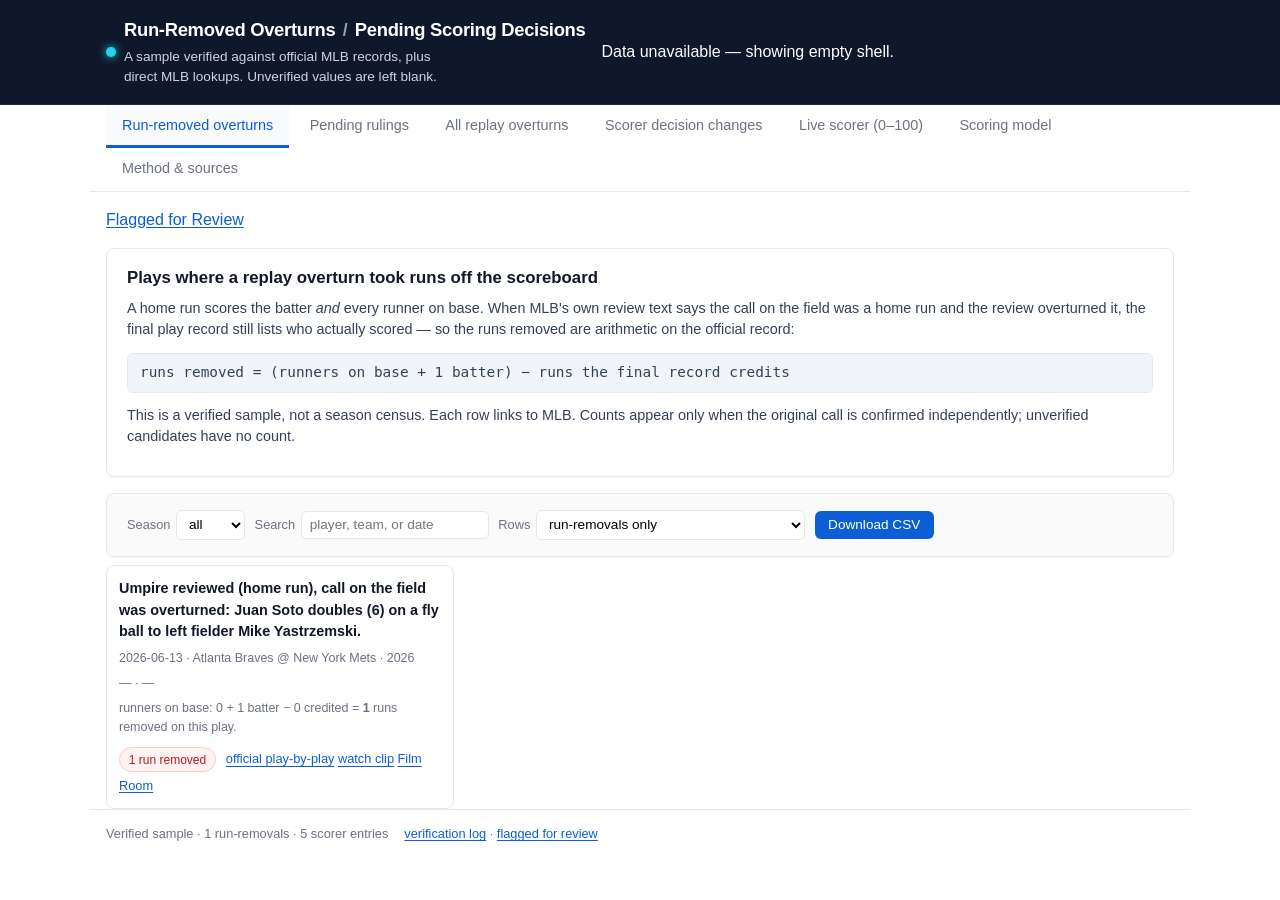
==== commit 291e3310: "Verify published MLB records and repair combined Pages views Co-authored-by: arena-agent <297053741+" ====
--- a/index.html
+++ b/index.html
@@ -4,7 +4,7 @@
 <meta charset="utf-8" />
 <meta name="viewport" content="width=device-width, initial-scale=1" />
 <title>MLB Run-Removed Overturns &amp; Pending Scoring Decisions — verified from official feeds</title>
-<meta name="description" content="Every replay overturn that removed a run from the score, with click-to-watch video, plus live pending official-scorer rulings — built from the official MLB Stats API with every number traceable to a source link." />
+<meta name="description" content="Replay overturns and live pending official-scorer rulings, with links to MLB records." />
 <link rel="stylesheet" href="assets/css/style.css" />
 </head>
 <body>
@@ -16,7 +16,7 @@
       <span class="dot" aria-hidden="true"></span>
       <div>
         <h1>Run-Removed Overturns <span class="slash">/</span> Pending Scoring Decisions</h1>
-        <p class="tag">Every number comes from an official MLB feed and links to the record it came from. Nothing here is estimated or typed by hand.</p>
+        <p class="tag">A sample verified against official MLB records, plus direct MLB lookups. Unverified values are left blank.</p>
       </div>
     </div>
     <div class="status" id="status" role="status" aria-live="polite">loading data…</div>
@@ -24,16 +24,18 @@
 </header>
 
 <nav class="tabs wrap" role="tablist" aria-label="Sections">
-  <button class="tab is-active" data-view="run-removed" role="tab" aria-selected="true">Run-removed overturns</button>
-  <button class="tab" data-view="pending" role="tab" aria-selected="false">Pending rulings</button>
-  <button class="tab" data-view="reviews" role="tab" aria-selected="false">All replay overturns</button>
-  <button class="tab" data-view="decisions" role="tab" aria-selected="false">Scorer decision changes</button>
-  <button class="tab" data-view="scorer" role="tab" aria-selected="false">Live scorer (0–100)</button>
-  <button class="tab" data-view="model" role="tab" aria-selected="false">Scoring model</button>
-  <button class="tab" data-view="method" role="tab" aria-selected="false">Method &amp; sources</button>
+  <button class="tab is-active" id="run-removed-tab" data-view="run-removed" role="tab" aria-controls="view-run-removed" aria-selected="true">Run-removed overturns</button>
+  <button class="tab" id="pending-tab" data-view="pending" role="tab" aria-controls="view-pending" aria-selected="false" tabindex="-1">Pending rulings</button>
+  <button class="tab" id="reviews-tab" data-view="reviews" role="tab" aria-controls="view-reviews" aria-selected="false" tabindex="-1">All replay overturns</button>
+  <button class="tab" id="decisions-tab" data-view="decisions" role="tab" aria-controls="view-decisions" aria-selected="false" tabindex="-1">Scorer decision changes</button>
+  <button class="tab" id="scorer-tab" data-view="scorer" role="tab" aria-controls="view-scorer" aria-selected="false" tabindex="-1">Live scorer (0–100)</button>
+  <button class="tab" id="model-tab" data-view="model" role="tab" aria-controls="view-model" aria-selected="false" tabindex="-1">Scoring model</button>
+  <button class="tab" id="method-tab" data-view="method" role="tab" aria-controls="view-method" aria-selected="false" tabindex="-1">Method &amp; sources</button>
 </nav>
 
 <main id="main" class="wrap">
+  <p><a href="flagged-for-review.html">Flagged for Review</a></p>
+  <noscript>Filtering and live lookups require JavaScript.</noscript>
 
   <!-- ============================ RUN-REMOVED ============================ -->
   <section id="view-run-removed" class="view is-active" role="tabpanel" aria-labelledby="run-removed-tab">
@@ -47,12 +49,7 @@
       </p>
       <p class="formula">runs removed = (runners on base + 1 batter) − runs the final record credits</p>
       <p class="muted">
-        Every row prints those inputs, links to the official play-by-play, and opens the broadcast
-        clip. The same MLB wording (“call on the field was overturned”) also covers reviews that
-        <em>award</em> a home run, and those are listed separately as <strong>additions</strong> with
-        no run count: the pre-review state needed to quantify them is not kept in the archived feed.
-        Plays where a run could have come off the board but no number can be derived at all are
-        listed as <strong>candidates</strong> with the reason and the clip — never as a count.
+        This is a verified sample, not a season census. Each row links to MLB. Counts appear only when the original call is confirmed independently; unverified candidates have no count.
       </p>
       <div class="summary" id="rr-summary"></div>
     </div>
@@ -89,9 +86,7 @@
         <em>“Official Scorer Ruling Pending.”</em> Detection below uses those exact registry values.
       </p>
       <p class="muted">
-        The live panel reads MLB's feed straight from your browser. If your browser or network
-        cannot reach <code>statsapi.mlb.com</code>, the panel says so and the harvested history
-        underneath still works.
+        The live panel checks MLB’s current Eastern Time schedule in your browser and reports unavailable feeds separately. It refreshes while this tab is visible.
       </p>
       <div class="controls">
         <button class="btn primary" id="pend-refresh">Refresh live</button>
@@ -110,10 +105,7 @@
     <div class="card">
       <h2>Pending cases on file</h2>
       <p class="muted">
-        Two sources feed this list. The post-game <code>harvest</code> reads what the official
-        archive still shows; the <code>live-capture</code> workflow polls in-progress games and keeps
-        every pending state it sees, because the archive replaces the marker with the corrected call.
-        A case captured live shows when it was first and last seen pending, and what it resolved to.
+        The original archive and background capture history were not included in the upload.
       </p>
       <div class="controls">
         <label>Season <select id="pend-season"><option value="">all</option></select></label>
@@ -132,17 +124,18 @@
         Read from <code>reviewDetails</code> on the official play-by-play
         (<code>isOverturned: true</code>, <code>inProgress: false</code>). Reviews are stored at two
         levels in that feed — on the play and on the individual pitch/play event — and both are
-        collected here. Each row links to the clip, the official play-by-play and the Gameday page.
-      </p>
+        collected here. The verified sample stays available when an MLB request fails. Each row links to official play-by-play, with an official clip when confirmed.
+      </p>
+      <form class="controls" id="rv-scan">
+        <label>MLB schedule date <input id="rv-date" type="date" required></label>
+        <button class="btn" type="submit">Scan this date</button>
+        <span id="rv-scan-status" class="notice" role="status"></span>
+      </form>
       <div class="controls">
         <label>Season <select id="rv-season"><option value="">all</option></select></label>
         <label>Type
           <select id="rv-type">
             <option value="">all</option>
-            <option value="NH">NH — boundary / home-run review</option>
-            <option value="MA">MA — manager challenge</option>
-            <option value="MF">MF — close play at 1st</option>
-            <option value="MJ">MJ — pitch result (ABS)</option>
           </select>
         </label>
         <label>Search <input type="search" id="rv-search" placeholder="player, team, or date" /></label>
@@ -165,12 +158,7 @@
         fielder's choice — and whether the batter's RBI moved with it.
       </p>
       <p class="muted">
-        Each row is classified only when the official text names <em>both</em> sides of the
-        change, and the row quotes the exact span that was read. Rows that state no ruling change
-        (an assist, a putout, an earned/unearned reclassification) stay unclassified and are
-        counted separately, never guessed. The totals below are tallies of the entries on file:
-        they are <strong>not</strong> a base rate and <strong>not</strong> a probability, because
-        MLB publishes the changes it chooses to publish.
+        These verified excerpts are a sample, not a base rate or probability. A blank RBI value means MLB did not state a change in the excerpt.
       </p>
       <div class="controls">
         <label>Change
@@ -183,6 +171,7 @@
             <option value="fielders_choice-&gt;hit">fielder's choice → hit</option>
           </select>
         </label>
+        <label>Search <input type="search" id="dc-search" placeholder="player, date, or text"></label>
         <label><input type="checkbox" id="dc-rbi" /> only entries where the RBI changed</label>
         <span class="notice" id="dc-notice"></span>
       </div>
@@ -194,24 +183,7 @@
   <!-- ============================ LIVE SCORER ============================ -->
   <section id="view-scorer" class="view" role="tabpanel" aria-labelledby="scorer-tab">    <div class="card intro">
       <h2>How a batted ball is scored — the 0–100 view</h2>
-      <p>
-        Two numbers are published for every scored play in the committed set:
-      </p>
-      <ul class="sources">
-        <li><strong>Score</strong> (0–100) — the model's probability of its top class for the
-          batted ball (hit, error, fielder's choice, or out). This is the number to read while a
-          ball is in the air and no ruling exists yet.</li>
-        <li><strong>SCI</strong> (0–100) — the <em>conditional</em> scoring-impact score: the
-          probability of the ruling actually in force, renormalised over hit / error / fielder's
-          choice. It is shown only where the batter reached, because an out has no hit/error/FC
-          ruling to weigh; elsewhere it reads “—” and is never filled in.</li>
-      </ul>
-      <p class="muted">
-        Each row also prints what the rule engine would award the batter under every candidate
-        ruling — the RBI answer to “error or hit?”: an error denies the RBI, a hit or a
-        fielder's choice can credit one (with the Rule 9.04(a)(3) exception where a runner from
-        third would have scored). Where the rule needs a scorer's judgment, the row says so.
-      </p>
+      <p>The original 0–100 model and snapshot were not included. Probabilities, SCI, and hypothetical RBI are unverified and are not published.</p>
       <p class="foot" id="sc-caveat"></p>
       <div class="summary" id="sc-summary"></div>
     </div>
@@ -240,27 +212,20 @@
       <h2>What the numbers can and cannot say</h2>
       <table class="kv" id="model-card"></table>
       <p class="foot">
-        The published accuracy below is measured on held-out data by the training scripts in this
-        repository. Where a metric has not been produced, the table says so instead of quoting one.
+        No trained model or holdout metrics could be recovered.
       </p>
     </div>
     <div class="card">
       <h2>Correlation study</h2>
       <p class="muted">
-        Point-biserial, Spearman, partial correlation, Cramér's V and mutual information between
-        batted-ball inputs and the four-way outcome. Association is not causation and these are
-        unconditional associations — read <code>docs/CORRELATIONS.md</code> for the method.
+        No correlation results are available in this checkout.
       </p>
       <div id="corr-table"></div>
     </div>
     <div class="card">
       <h2>Rule 9.04 RBI consequences</h2>
       <p class="muted">
-        An error ruling normally denies the batter an RBI, with one exception: Rule 9.04(a)(3),
-        which the scorer applies when — before two are out — a runner from third would ordinarily
-        have scored. A fielder's choice or a hit can credit an RBI that an error would not. The
-        engine returns a <em>range</em> when the facts the rule needs are missing from the feed,
-        because those are scorer judgments, not data.
+        See <a href="https://www.mlb.com/glossary/standard-stats/runs-batted-in">MLB’s RBI glossary</a> and the official rules. No rule engine is included in this checkout.
       </p>
       <div id="rbi-note"></div>
     </div>
@@ -271,27 +236,9 @@
     <div class="card">
       <h2>How every number on this site is produced</h2>
       <ol class="method">
-        <li><strong>Harvest.</strong> A GitHub Actions job (this repository's <code>harvest</code>
-          workflow) reads the official schedule and each game's play-by-play from
-          <a href="https://statsapi.mlb.com/api/v1/schedule">statsapi.mlb.com</a>, then commits the
-          derived JSON. No human edits it.</li>
-        <li><strong>Detect.</strong> Replay reviews come from <code>reviewDetails</code>; pending
-          rulings come only from the two registry codes
-          (<a href="https://statsapi.mlb.com/api/v1/eventTypes">/v1/eventTypes</a>); errors come from
-          the official event codes <code>field_error</code> and <code>error</code>.</li>
-        <li><strong>Compute.</strong> Run removals are arithmetic on the official record and are
-          emitted only when a completed review overturned the call <em>and</em> the final event shows
-          the home run was taken away. Direction is read from that final event — the same wording
-          covers reviews that award a home run, which are published separately with no count.</li>
-        <li><strong>Capture live.</strong> The pending marker is a live state: the archive replaces it
-          with the corrected call, so the <code>live-capture</code> workflow polls in-progress games
-          every 10 minutes during game hours and records each pending state and its resolution in
-          <code>data/capture/pending_live.json</code>.</li>
-        <li><strong>Cross-check.</strong> For every play, the runs implied by the runner movements
-          are compared with the official score delta. Disagreements are published in the harvest
-          metadata rather than smoothed away.</li>
-        <li><strong>Verify.</strong> Three plays with published run-removal values are re-fetched and
-          re-checked on every run; the result is shown in the table below and in the workflow log.</li>
+        <li>Read MLB’s official schedule and play-by-play. Show reviews explicitly marked overturned and complete; use exact registered pending codes.</li>
+        <li>Verify the original call independently before reporting a run-removal count. An overturned call is not necessarily a removed run.</li>
+        <li>Compare bulletin excerpts to MLB’s original text. Leave unconfirmed fields blank.</li>
       </ol>
     </div>
     <div class="card">
@@ -305,11 +252,11 @@
     <div class="card">
       <h2>Sources</h2>
       <ul class="sources">
-        <li><a href="https://statsapi.mlb.com/api/v1/schedule">MLB Stats API — schedule</a> (official game list)</li>
-        <li><a href="https://statsapi.mlb.com/api/v1/game/778307/playByPlay">MLB Stats API — play-by-play</a> (the record behind every row)</li>
+        <li><a href="https://statsapi.mlb.com/api/v1/schedule?sportId=1">MLB Stats API — schedule</a> (official game list)</li>
+        <li><a href="https://statsapi.mlb.com/api/v1/game/778307/playByPlay">MLB Stats API — play-by-play</a> (example game record)</li>
         <li><a href="https://statsapi.mlb.com/api/v1/eventTypes">MLB Stats API — event types</a> (the pending-ruling codes)</li>
         <li><a href="https://statsapi.mlb.com/api/v1/reviewReasons">MLB Stats API — review reasons</a> (review code → description)</li>
-        <li><a href="https://baseballsavant.mlb.com/sporty-videos?playId=4ff0b9e8-374a-34e0-9adc-f5c198e858b3">Baseball Savant — clip for a playId</a> (click-to-watch; verified 2026-09-28)</li>
+        <li><a href="https://baseballsavant.mlb.com/sporty-videos?playId=4ff0b9e8-374a-34e0-9adc-f5c198e858b3">Baseball Savant — clip for a playId</a> (example clip)</li>
         <li><a href="https://www.mlb.com/official-information/scoring-changes">MLB — official scoring changes</a> (statistical revisions, a different mechanism from replay)</li>
         <li><a href="https://mktg.mlbstatic.com/mlb/official-information/2026-official-baseball-rules.pdf">Official Baseball Rules — Rule 9, the Official Scorer</a> (Rule 9.01(a), 9.04)</li>
         <li><a href="https://github.com/snapquast73-boop/LIVESCERRPEND">This repository</a> — README, docs/VERIFICATION.md, docs/FLAGGED.md</li>
@@ -324,7 +271,7 @@
 
 <footer class="wrap foot-bar">
   <span id="footer-meta">—</span>
-  <span><a href="https://github.com/snapquast73-boop/LIVESCERRPEND/blob/main/docs/VERIFICATION.md">verification log</a> · <a href="https://github.com/snapquast73-boop/LIVESCERRPEND/blob/main/docs/FLAGGED.md">flagged for review</a></span>
+  <span><a href="https://github.com/snapquast73-boop/LIVESCERRPEND/blob/main/docs/VERIFICATION.md">verification log</a> · <a href="flagged-for-review.html">flagged for review</a></span>
 </footer>
 
 <script src="assets/js/api.js"></script>
--- a/assets/css/style.css
+++ b/assets/css/style.css
@@ -152,4 +152,7 @@
   .status { margin-left: 0; text-align: center; order: 3; width: 100%; }
   .top { padding: 1.2rem 0; }
   .tab { padding: 0.6rem 0.5rem; font-size: 0.8rem; }
-}+}
+.table-wrap { overflow-x: auto; }
+.table-wrap table { border-collapse: collapse; width: 100%; }
+.table-wrap th, .table-wrap td { padding: .55rem; vertical-align: top; text-align: left; border-bottom: 1px solid currentColor; }
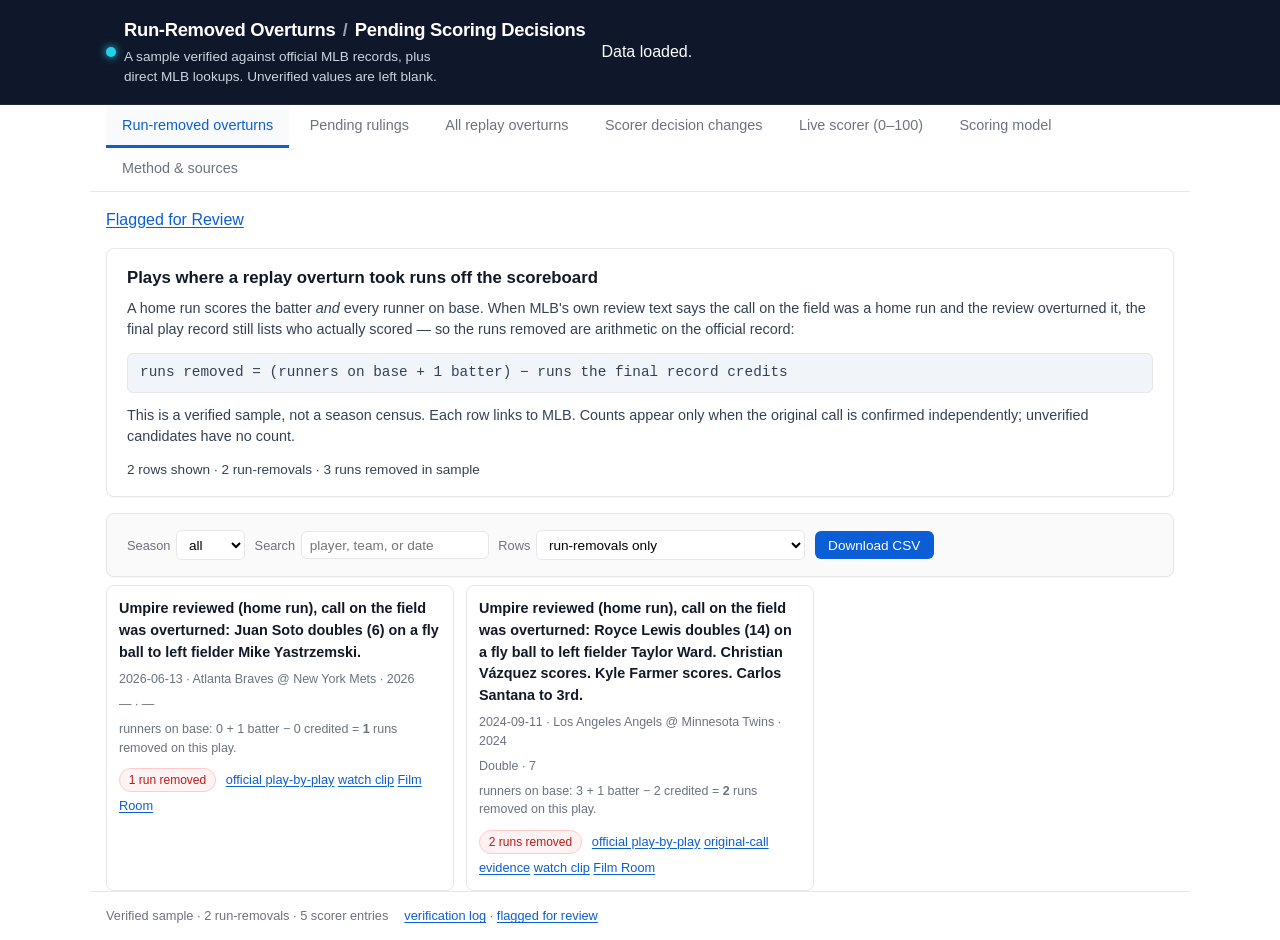
==== commit 29252428: "Restore automatic review and official scorer lookups, dated browsing and CSV Co-authored-by: arena-a" ====
--- a/index.html
+++ b/index.html
@@ -124,7 +124,7 @@
         Read from <code>reviewDetails</code> on the official play-by-play
         (<code>isOverturned: true</code>, <code>inProgress: false</code>). Reviews are stored at two
         levels in that feed — on the play and on the individual pitch/play event — and both are
-        collected here. The verified sample stays available when an MLB request fails. Each row links to official play-by-play, with an official clip when confirmed.
+        collected here. Opening this tab scans today automatically; choose a past date to inspect that schedule instead. The verified sample stays available when an MLB request fails. Each row links to official play-by-play, with an official clip when confirmed.
       </p>
       <form class="controls" id="rv-scan">
         <label>MLB schedule date <input id="rv-date" type="date" required></label>
@@ -183,21 +183,18 @@
   <!-- ============================ LIVE SCORER ============================ -->
   <section id="view-scorer" class="view" role="tabpanel" aria-labelledby="scorer-tab">    <div class="card intro">
       <h2>How a batted ball is scored — the 0–100 view</h2>
-      <p>The original 0–100 model and snapshot were not included. Probabilities, SCI, and hypothetical RBI are unverified and are not published.</p>
+      <p>Completed balls in play from MLB’s schedule appear here with the official ruling and RBI. Today’s results refresh while this tab is open. The original 0–100 model and snapshot were not included. Probabilities, SCI, and hypothetical RBI are unverified and are not published.</p>
       <p class="foot" id="sc-caveat"></p>
       <div class="summary" id="sc-summary"></div>
     </div>
 
     <div class="controls card">
-      <label>Season <select id="sc-season"><option value="">all</option></select></label>
-      <label>Show
-        <select id="sc-state">
-          <option value="">all scored plays</option>
-          <option value="reached">only plays where the batter reached (SCI exists)</option>
-          <option value="disagree">only where the model disagreed with the official ruling</option>
-          <option value="low">only SCI below 50</option>
-        </select>
-      </label>
+      <form class="controls" id="sc-scan">
+        <label>MLB schedule date <input id="sc-date" type="date" required></label>
+        <button class="btn" type="submit">Scan this date</button>
+        <span id="sc-scan-status" role="status"></span>
+      </form>
+      <label>Ruling <select id="sc-state"><option value="">all official rulings</option></select></label>
       <label>Search <input type="search" id="sc-search" placeholder="batter, pitcher, team, or date" /></label>
       <button class="btn" id="sc-csv">Download CSV</button>
       <span class="notice" id="sc-notice"></span>
@@ -278,6 +275,7 @@
 <script src="assets/js/render.js"></script>
 <script src="assets/js/run-removed.js"></script>
 <script src="assets/js/pending.js"></script>
+<script src="assets/js/date-panel.js"></script>
 <script src="assets/js/reviews.js"></script>
 <script src="assets/js/decision-changes.js"></script>
 <script src="assets/js/scorer.js"></script>
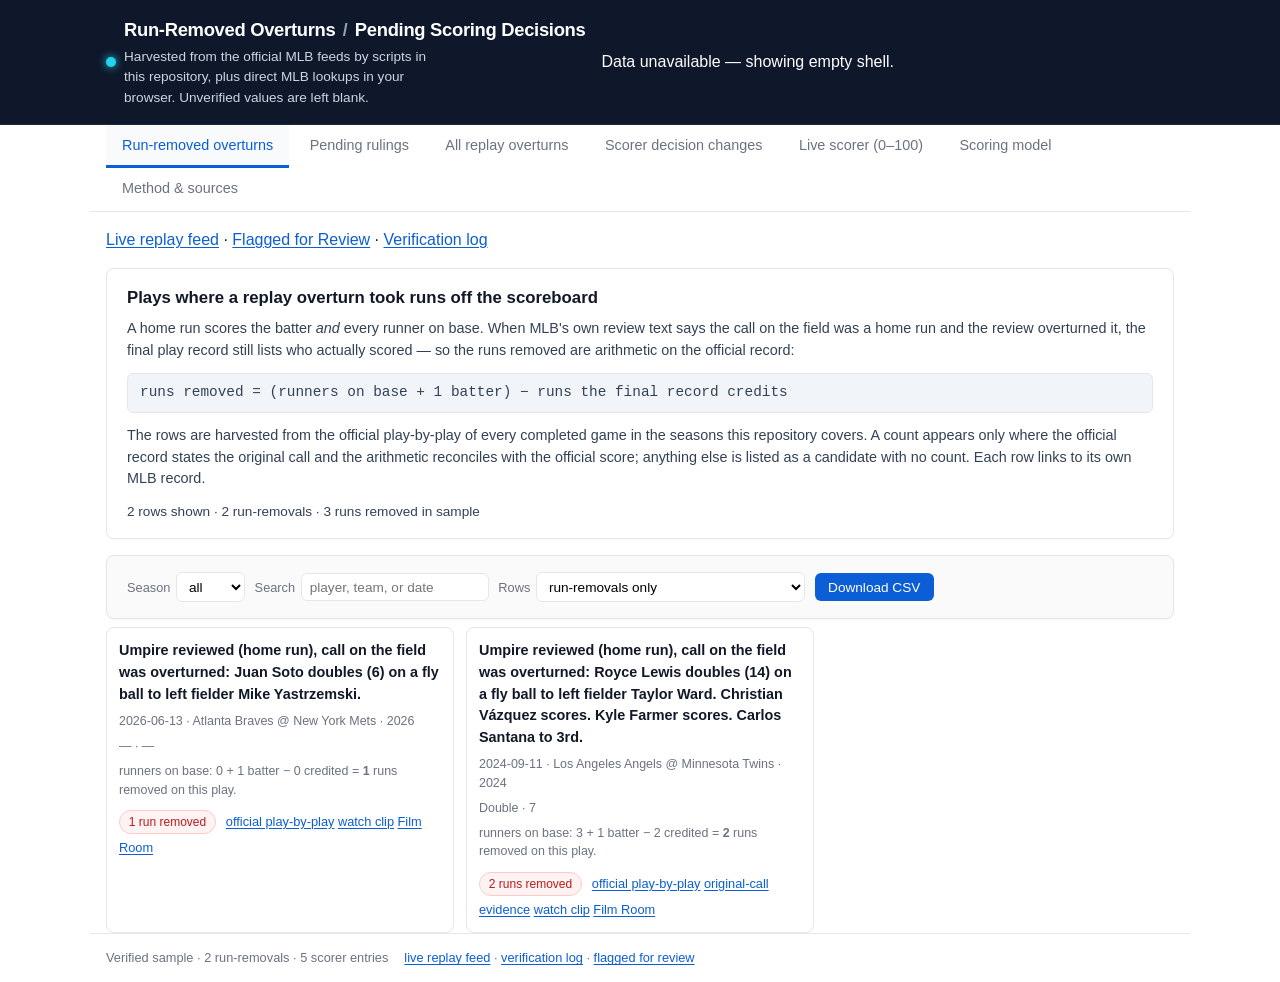
==== commit e146467d: "Repair site views: per-season archive loader, live replay feed page, real model card, full bulletin " ====
--- a/index.html
+++ b/index.html
@@ -5,6 +5,7 @@
 <meta name="viewport" content="width=device-width, initial-scale=1" />
 <title>MLB Run-Removed Overturns &amp; Pending Scoring Decisions — verified from official feeds</title>
 <meta name="description" content="Replay overturns and live pending official-scorer rulings, with links to MLB records." />
+<link rel="preconnect" href="https://statsapi.mlb.com" crossorigin />
 <link rel="stylesheet" href="assets/css/style.css" />
 </head>
 <body>
@@ -16,7 +17,7 @@
       <span class="dot" aria-hidden="true"></span>
       <div>
         <h1>Run-Removed Overturns <span class="slash">/</span> Pending Scoring Decisions</h1>
-        <p class="tag">A sample verified against official MLB records, plus direct MLB lookups. Unverified values are left blank.</p>
+        <p class="tag">Harvested from the official MLB feeds by scripts in this repository, plus direct MLB lookups in your browser. Unverified values are left blank.</p>
       </div>
     </div>
     <div class="status" id="status" role="status" aria-live="polite">loading data…</div>
@@ -34,7 +35,11 @@
 </nav>
 
 <main id="main" class="wrap">
-  <p><a href="flagged-for-review.html">Flagged for Review</a></p>
+  <p class="quicklinks">
+    <a href="reviews.html">Live replay feed</a> ·
+    <a href="flagged-for-review.html">Flagged for Review</a> ·
+    <a href="https://github.com/snapquast73-boop/LIVESCERRPEND/blob/main/docs/VERIFICATION.md">Verification log</a>
+  </p>
   <noscript>Filtering and live lookups require JavaScript.</noscript>
 
   <!-- ============================ RUN-REMOVED ============================ -->
@@ -49,7 +54,10 @@
       </p>
       <p class="formula">runs removed = (runners on base + 1 batter) − runs the final record credits</p>
       <p class="muted">
-        This is a verified sample, not a season census. Each row links to MLB. Counts appear only when the original call is confirmed independently; unverified candidates have no count.
+        The rows are harvested from the official play-by-play of every completed game in the
+        seasons this repository covers. A count appears only where the official record states the
+        original call and the arithmetic reconciles with the official score; anything else is listed
+        as a candidate with no count. Each row links to its own MLB record.
       </p>
       <div class="summary" id="rr-summary"></div>
     </div>
@@ -86,7 +94,11 @@
         <em>“Official Scorer Ruling Pending.”</em> Detection below uses those exact registry values.
       </p>
       <p class="muted">
-        The live panel checks MLB’s current Eastern Time schedule in your browser and reports unavailable feeds separately. It refreshes while this tab is visible.
+        The live panel checks MLB’s current Eastern Time schedule in your browser and reports
+        unavailable feeds separately. It refreshes while this tab is visible. The archive underneath
+        can only show a pending marker that MLB’s archive still carries, because the marker is
+        replaced by the corrected call once the scorer rules — which is why the live view and the
+        capture workflow exist.
       </p>
       <div class="controls">
         <button class="btn primary" id="pend-refresh">Refresh live</button>
@@ -105,7 +117,8 @@
     <div class="card">
       <h2>Pending cases on file</h2>
       <p class="muted">
-        The original archive and background capture history were not included in the upload.
+        Cases recorded by the harvest and by the live-capture workflow. A case captured while the
+        ruling was still pending keeps when it was first and last seen.
       </p>
       <div class="controls">
         <label>Season <select id="pend-season"><option value="">all</option></select></label>
@@ -124,7 +137,9 @@
         Read from <code>reviewDetails</code> on the official play-by-play
         (<code>isOverturned: true</code>, <code>inProgress: false</code>). Reviews are stored at two
         levels in that feed — on the play and on the individual pitch/play event — and both are
-        collected here. Opening this tab scans today automatically; choose a past date to inspect that schedule instead. The verified sample stays available when an MLB request fails. Each row links to official play-by-play, with an official clip when confirmed.
+        collected here. The harvested archive loads by season; the date scan below adds any review
+        from a date you pick, straight from MLB. Each row links to official play-by-play and to the
+        official clip search for its play id.
       </p>
       <form class="controls" id="rv-scan">
         <label>MLB schedule date <input id="rv-date" type="date" required></label>
@@ -158,7 +173,10 @@
         fielder's choice — and whether the batter's RBI moved with it.
       </p>
       <p class="muted">
-        These verified excerpts are a sample, not a base rate or probability. A blank RBI value means MLB did not state a change in the excerpt.
+        Every entry on MLB’s published bulletin is listed with the official sentence. A before/after
+        ruling is filled in only when that sentence names both sides of the change; otherwise the row
+        is counted as unclassified and left blank. These are tallies of published entries — not a base
+        rate and not a probability.
       </p>
       <div class="controls">
         <label>Change
@@ -172,6 +190,12 @@
           </select>
         </label>
         <label>Search <input type="search" id="dc-search" placeholder="player, date, or text"></label>
+        <label>Rows
+          <select id="dc-rows">
+            <option value="classified">classified reversals only</option>
+            <option value="all">every bulletin entry</option>
+          </select>
+        </label>
         <label><input type="checkbox" id="dc-rbi" /> only entries where the RBI changed</label>
         <span class="notice" id="dc-notice"></span>
       </div>
@@ -183,18 +207,26 @@
   <!-- ============================ LIVE SCORER ============================ -->
   <section id="view-scorer" class="view" role="tabpanel" aria-labelledby="scorer-tab">    <div class="card intro">
       <h2>How a batted ball is scored — the 0–100 view</h2>
-      <p>Completed balls in play from MLB’s schedule appear here with the official ruling and RBI. Today’s results refresh while this tab is open. The original 0–100 model and snapshot were not included. Probabilities, SCI, and hypothetical RBI are unverified and are not published.</p>
+      <p>
+        The 0–100 scoring model, its training corpus and its snapshot were not part of the upload, so
+        nothing is reconstructed here: no probability, SCI or hypothetical RBI is published without
+        the model that produced it. The <a href="reviews.html">live replay feed</a> shows what the
+        official record does say about a play under review.
+      </p>
       <p class="foot" id="sc-caveat"></p>
       <div class="summary" id="sc-summary"></div>
     </div>
 
     <div class="controls card">
-      <form class="controls" id="sc-scan">
-        <label>MLB schedule date <input id="sc-date" type="date" required></label>
-        <button class="btn" type="submit">Scan this date</button>
-        <span id="sc-scan-status" role="status"></span>
-      </form>
-      <label>Ruling <select id="sc-state"><option value="">all official rulings</option></select></label>
+      <label>Season <select id="sc-season"><option value="">all</option></select></label>
+      <label>Show
+        <select id="sc-state">
+          <option value="">all scored plays</option>
+          <option value="reached">only plays where the batter reached (SCI exists)</option>
+          <option value="disagree">only where the model disagreed with the official ruling</option>
+          <option value="low">only SCI below 50</option>
+        </select>
+      </label>
       <label>Search <input type="search" id="sc-search" placeholder="batter, pitcher, team, or date" /></label>
       <button class="btn" id="sc-csv">Download CSV</button>
       <span class="notice" id="sc-notice"></span>
@@ -209,7 +241,8 @@
       <h2>What the numbers can and cannot say</h2>
       <table class="kv" id="model-card"></table>
       <p class="foot">
-        No trained model or holdout metrics could be recovered.
+        The model card below records what this repository can state about the model and about the
+        rule it would have to satisfy — nothing more.
       </p>
     </div>
     <div class="card">
@@ -233,9 +266,11 @@
     <div class="card">
       <h2>How every number on this site is produced</h2>
       <ol class="method">
-        <li>Read MLB’s official schedule and play-by-play. Show reviews explicitly marked overturned and complete; use exact registered pending codes.</li>
-        <li>Verify the original call independently before reporting a run-removal count. An overturned call is not necessarily a removed run.</li>
-        <li>Compare bulletin excerpts to MLB’s original text. Leave unconfirmed fields blank.</li>
+        <li><b>Harvest.</b> <code>scripts/harvest.py</code> reads the official schedule and every completed game’s play-by-play from <code>statsapi.mlb.com</code>; <code>scripts/harvest_scoring_changes.py</code> reads MLB’s scoring-change bulletin. GitHub Actions runs both and commits the JSON — no human edits the data.</li>
+        <li><b>Detect.</b> A review counts only when the feed marks it <code>isOverturned: true</code> and <code>inProgress: false</code>. A pending ruling counts only on the two registered event codes. Review codes are decoded against MLB’s own review-reason registry.</li>
+        <li><b>Compute.</b> Runs removed = (runners on base + 1 batter) − runs the corrected record credits, and only for a completed review whose own text says the on-field call was a home run. Base occupancy is tracked from the official runner movements and cross-checked against the score printed on every play and the official final score; a game that does not reconcile publishes no count.</li>
+        <li><b>Classify.</b> A bulletin row gets a before/after call only when the official sentence names both sides; the sentence is quoted on the row.</li>
+        <li><b>Verify.</b> Three games with published run-removal values are re-derived on every run and shown in the table below with their official play-by-play links.</li>
       </ol>
     </div>
     <div class="card">
@@ -256,7 +291,7 @@
         <li><a href="https://baseballsavant.mlb.com/sporty-videos?playId=4ff0b9e8-374a-34e0-9adc-f5c198e858b3">Baseball Savant — clip for a playId</a> (example clip)</li>
         <li><a href="https://www.mlb.com/official-information/scoring-changes">MLB — official scoring changes</a> (statistical revisions, a different mechanism from replay)</li>
         <li><a href="https://mktg.mlbstatic.com/mlb/official-information/2026-official-baseball-rules.pdf">Official Baseball Rules — Rule 9, the Official Scorer</a> (Rule 9.01(a), 9.04)</li>
-        <li><a href="https://github.com/snapquast73-boop/LIVESCERRPEND">This repository</a> — README, docs/VERIFICATION.md, docs/FLAGGED.md</li>
+        <li><a href="https://github.com/snapquast73-boop/LIVESCERRPEND">This repository</a> — scripts/harvest.py, README, docs/VERIFICATION.md, docs/FLAGGED.md</li>
       </ul>
       <p class="foot">
         Data © MLB Advanced Media, L.P. This project is not affiliated with or endorsed by MLB.
@@ -268,14 +303,13 @@
 
 <footer class="wrap foot-bar">
   <span id="footer-meta">—</span>
-  <span><a href="https://github.com/snapquast73-boop/LIVESCERRPEND/blob/main/docs/VERIFICATION.md">verification log</a> · <a href="flagged-for-review.html">flagged for review</a></span>
+  <span><a href="reviews.html">live replay feed</a> · <a href="https://github.com/snapquast73-boop/LIVESCERRPEND/blob/main/docs/VERIFICATION.md">verification log</a> · <a href="flagged-for-review.html">flagged for review</a></span>
 </footer>
 
 <script src="assets/js/api.js"></script>
 <script src="assets/js/render.js"></script>
 <script src="assets/js/run-removed.js"></script>
 <script src="assets/js/pending.js"></script>
-<script src="assets/js/date-panel.js"></script>
 <script src="assets/js/reviews.js"></script>
 <script src="assets/js/decision-changes.js"></script>
 <script src="assets/js/scorer.js"></script>
--- a/assets/css/style.css
+++ b/assets/css/style.css
@@ -156,3 +156,11 @@
 .table-wrap { overflow-x: auto; }
 .table-wrap table { border-collapse: collapse; width: 100%; }
 .table-wrap th, .table-wrap td { padding: .55rem; vertical-align: top; text-align: left; border-bottom: 1px solid currentColor; }
+
+/* ---------- live replay feed counters (reviews.html) ---------- */
+.statgrid { display: grid; grid-template-columns: repeat(auto-fit, minmax(140px, 1fr)); gap: 0.6rem; margin-top: 0.75rem; }
+.stat { background: #fff; border: 1px solid var(--line); border-radius: var(--radius); padding: 0.6rem 0.7rem; }
+.stat-value { font-size: 1.35rem; font-weight: 700; line-height: 1.1; }
+.stat-label { font-size: 0.8rem; font-weight: 600; color: var(--ink); margin-top: 0.15rem; }
+.stat-note { font-size: 0.72rem; color: var(--muted); }
+nav.tabs a.tab { text-decoration: none; display: inline-block; }
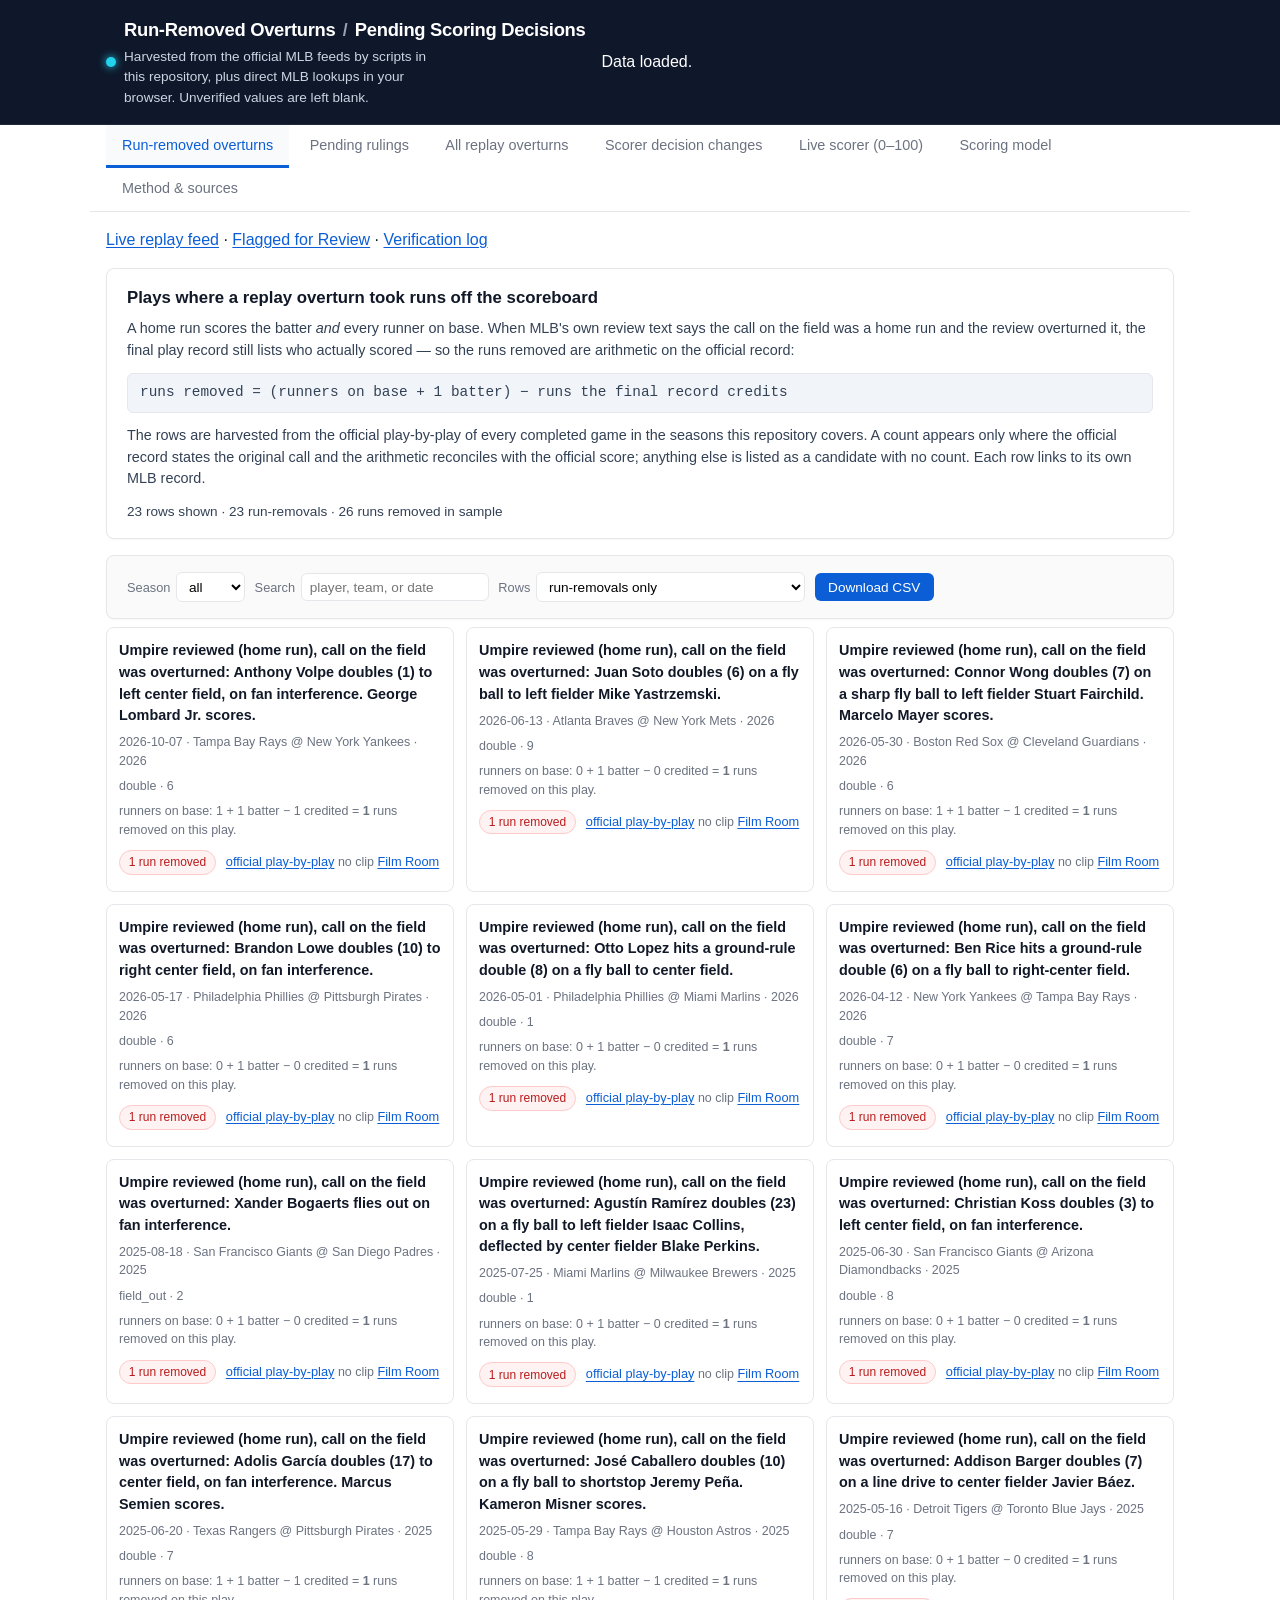
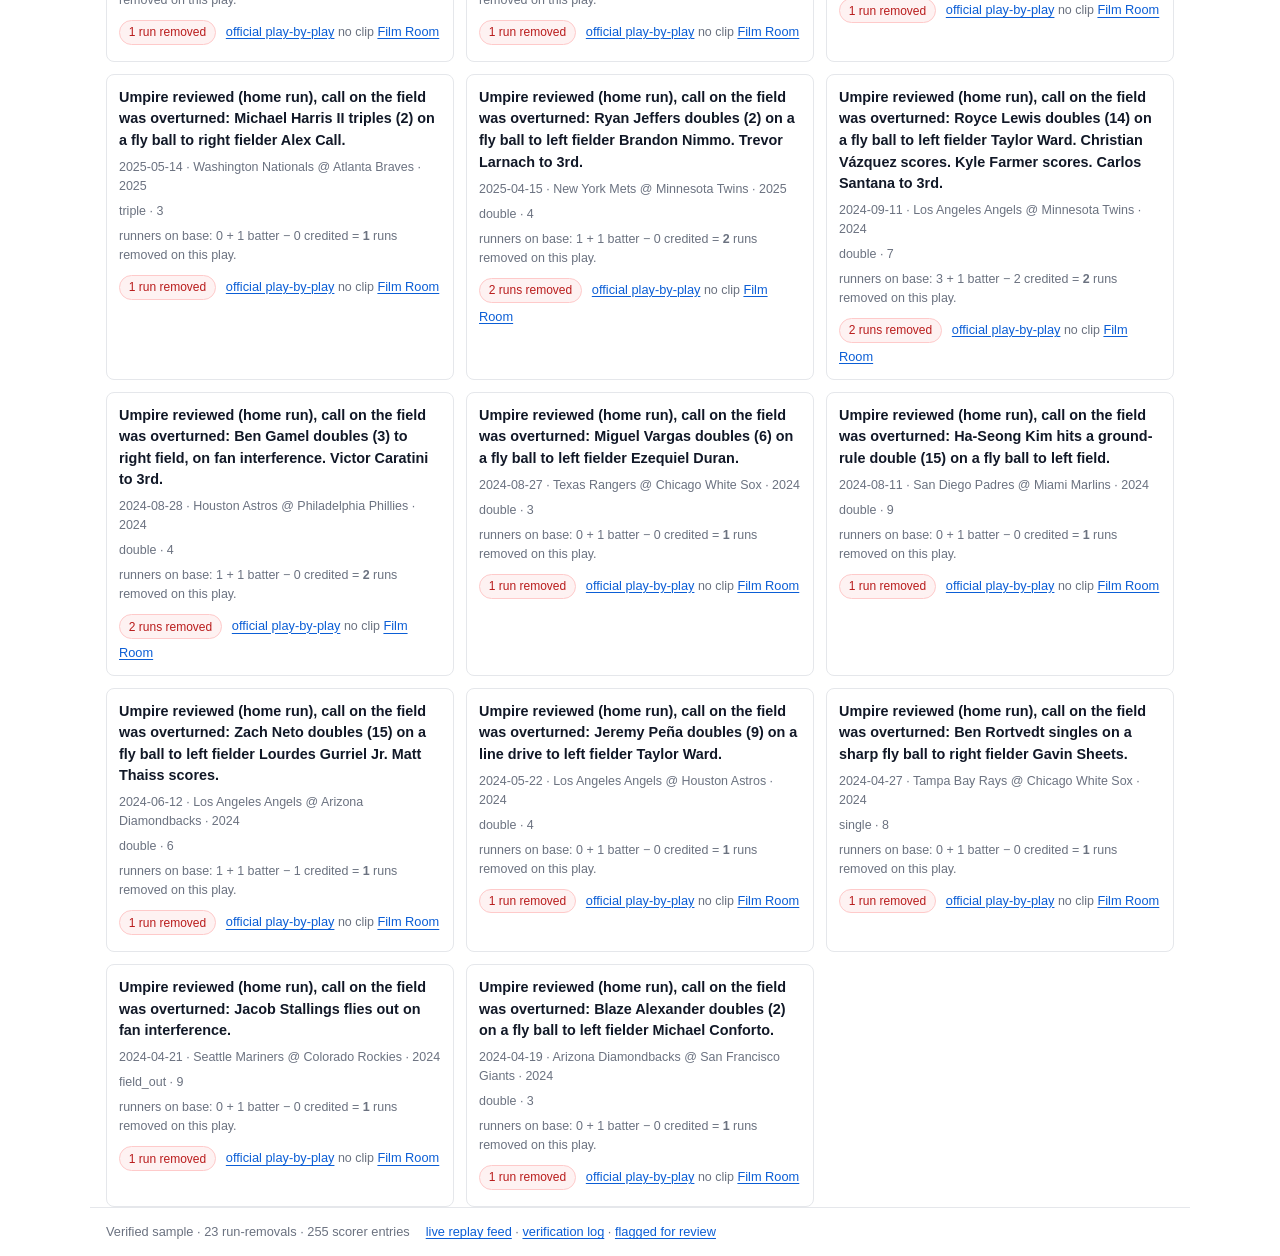
==== commit 4724fd47: "Merge main into the rebuild branch: keep the dated-browsing, scorer and official drift-check work al" ====
--- a/index.html
+++ b/index.html
@@ -137,9 +137,9 @@
         Read from <code>reviewDetails</code> on the official play-by-play
         (<code>isOverturned: true</code>, <code>inProgress: false</code>). Reviews are stored at two
         levels in that feed — on the play and on the individual pitch/play event — and both are
-        collected here. The harvested archive loads by season; the date scan below adds any review
-        from a date you pick, straight from MLB. Each row links to official play-by-play and to the
-        official clip search for its play id.
+        collected here. Opening this tab scans today automatically and the date picker below
+        inspects any other schedule; the harvested archive loads by season. Each row links to
+        official play-by-play and to the official clip search for its play id.
       </p>
       <form class="controls" id="rv-scan">
         <label>MLB schedule date <input id="rv-date" type="date" required></label>
@@ -208,25 +208,23 @@
   <section id="view-scorer" class="view" role="tabpanel" aria-labelledby="scorer-tab">    <div class="card intro">
       <h2>How a batted ball is scored — the 0–100 view</h2>
       <p>
-        The 0–100 scoring model, its training corpus and its snapshot were not part of the upload, so
-        nothing is reconstructed here: no probability, SCI or hypothetical RBI is published without
-        the model that produced it. The <a href="reviews.html">live replay feed</a> shows what the
-        official record does say about a play under review.
+        Completed balls in play from MLB’s schedule appear here with the official ruling and RBI;
+        today’s results refresh while this tab is open. The original 0–100 model, its training
+        corpus and its snapshot were not part of the upload, so no probability, SCI or
+        hypothetical RBI is published — the <a href="reviews.html">live replay feed</a> shows what
+        the official record does say about a play under review.
       </p>
       <p class="foot" id="sc-caveat"></p>
       <div class="summary" id="sc-summary"></div>
     </div>
 
     <div class="controls card">
-      <label>Season <select id="sc-season"><option value="">all</option></select></label>
-      <label>Show
-        <select id="sc-state">
-          <option value="">all scored plays</option>
-          <option value="reached">only plays where the batter reached (SCI exists)</option>
-          <option value="disagree">only where the model disagreed with the official ruling</option>
-          <option value="low">only SCI below 50</option>
-        </select>
-      </label>
+      <form class="controls" id="sc-scan">
+        <label>MLB schedule date <input id="sc-date" type="date" required></label>
+        <button class="btn" type="submit">Scan this date</button>
+        <span id="sc-scan-status" role="status"></span>
+      </form>
+      <label>Ruling <select id="sc-state"><option value="">all official rulings</option></select></label>
       <label>Search <input type="search" id="sc-search" placeholder="batter, pitcher, team, or date" /></label>
       <button class="btn" id="sc-csv">Download CSV</button>
       <span class="notice" id="sc-notice"></span>
@@ -310,6 +308,7 @@
 <script src="assets/js/render.js"></script>
 <script src="assets/js/run-removed.js"></script>
 <script src="assets/js/pending.js"></script>
+<script src="assets/js/date-panel.js"></script>
 <script src="assets/js/reviews.js"></script>
 <script src="assets/js/decision-changes.js"></script>
 <script src="assets/js/scorer.js"></script>
